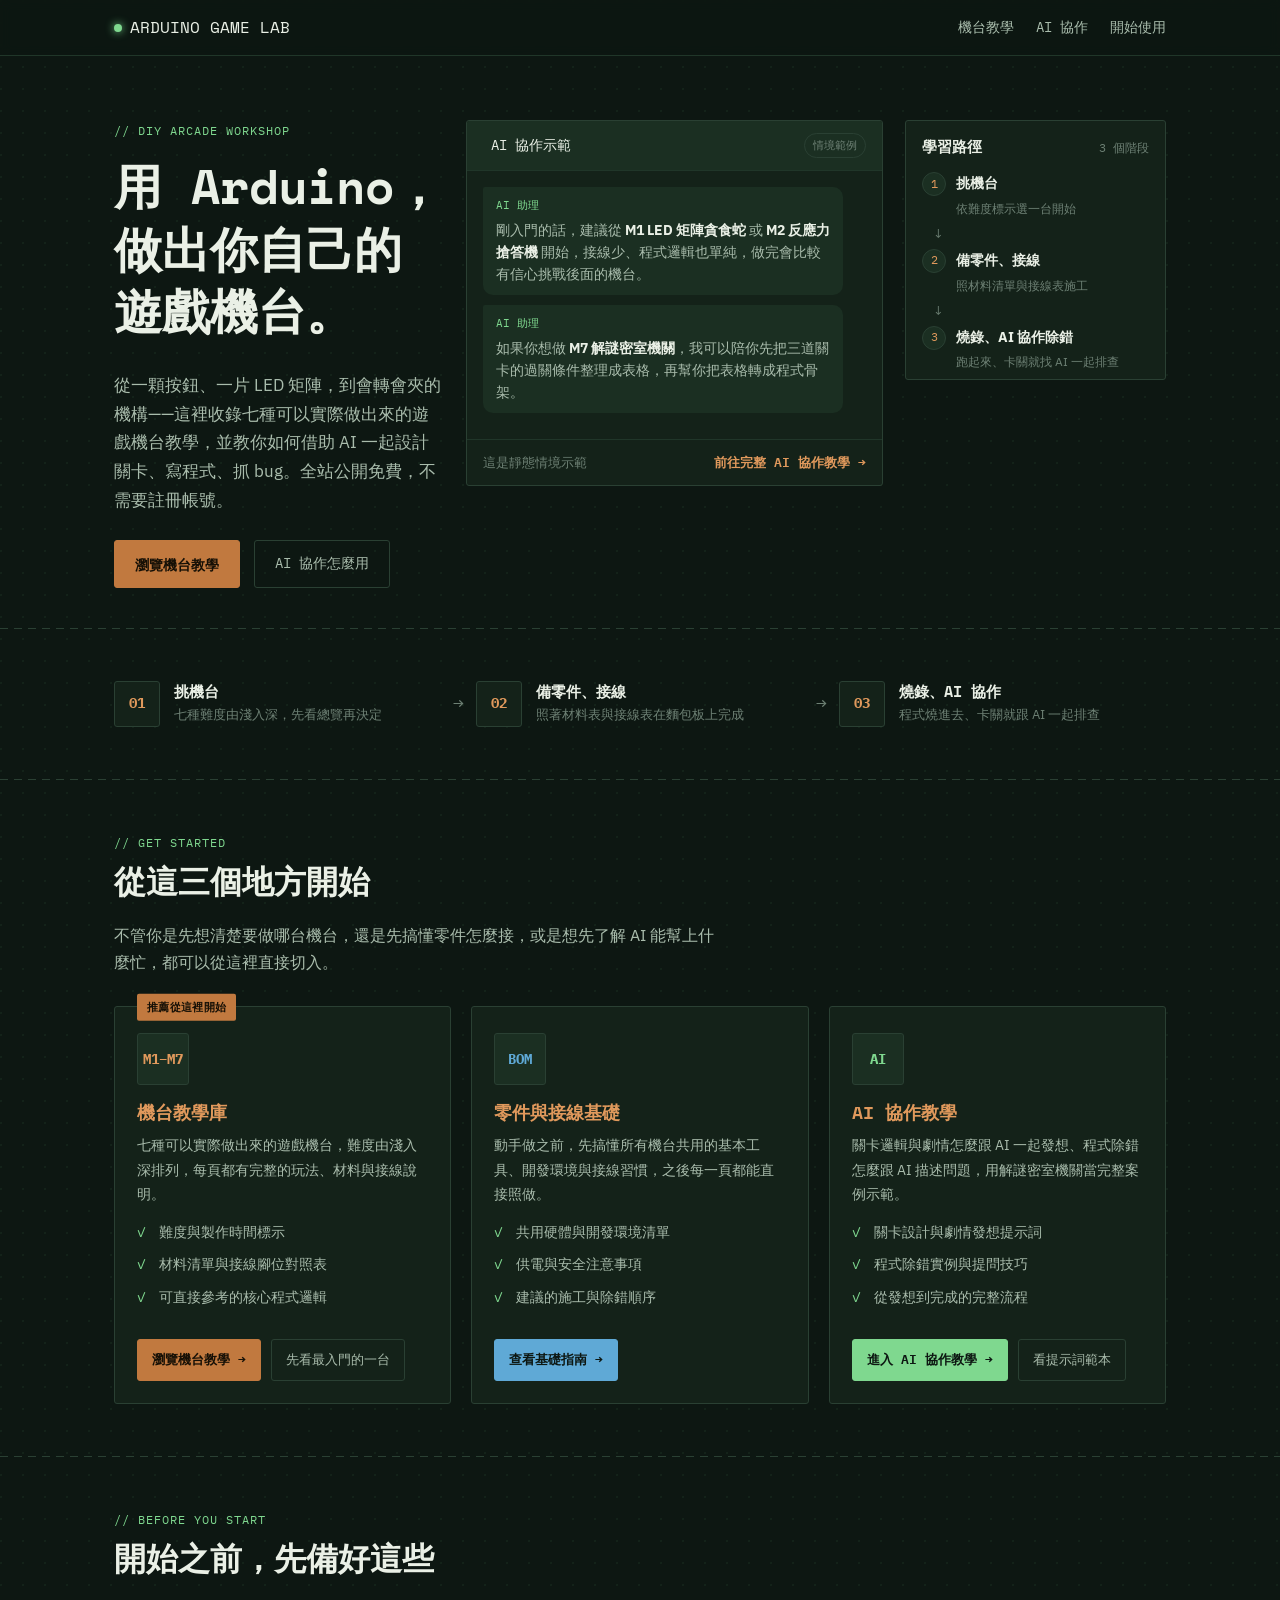
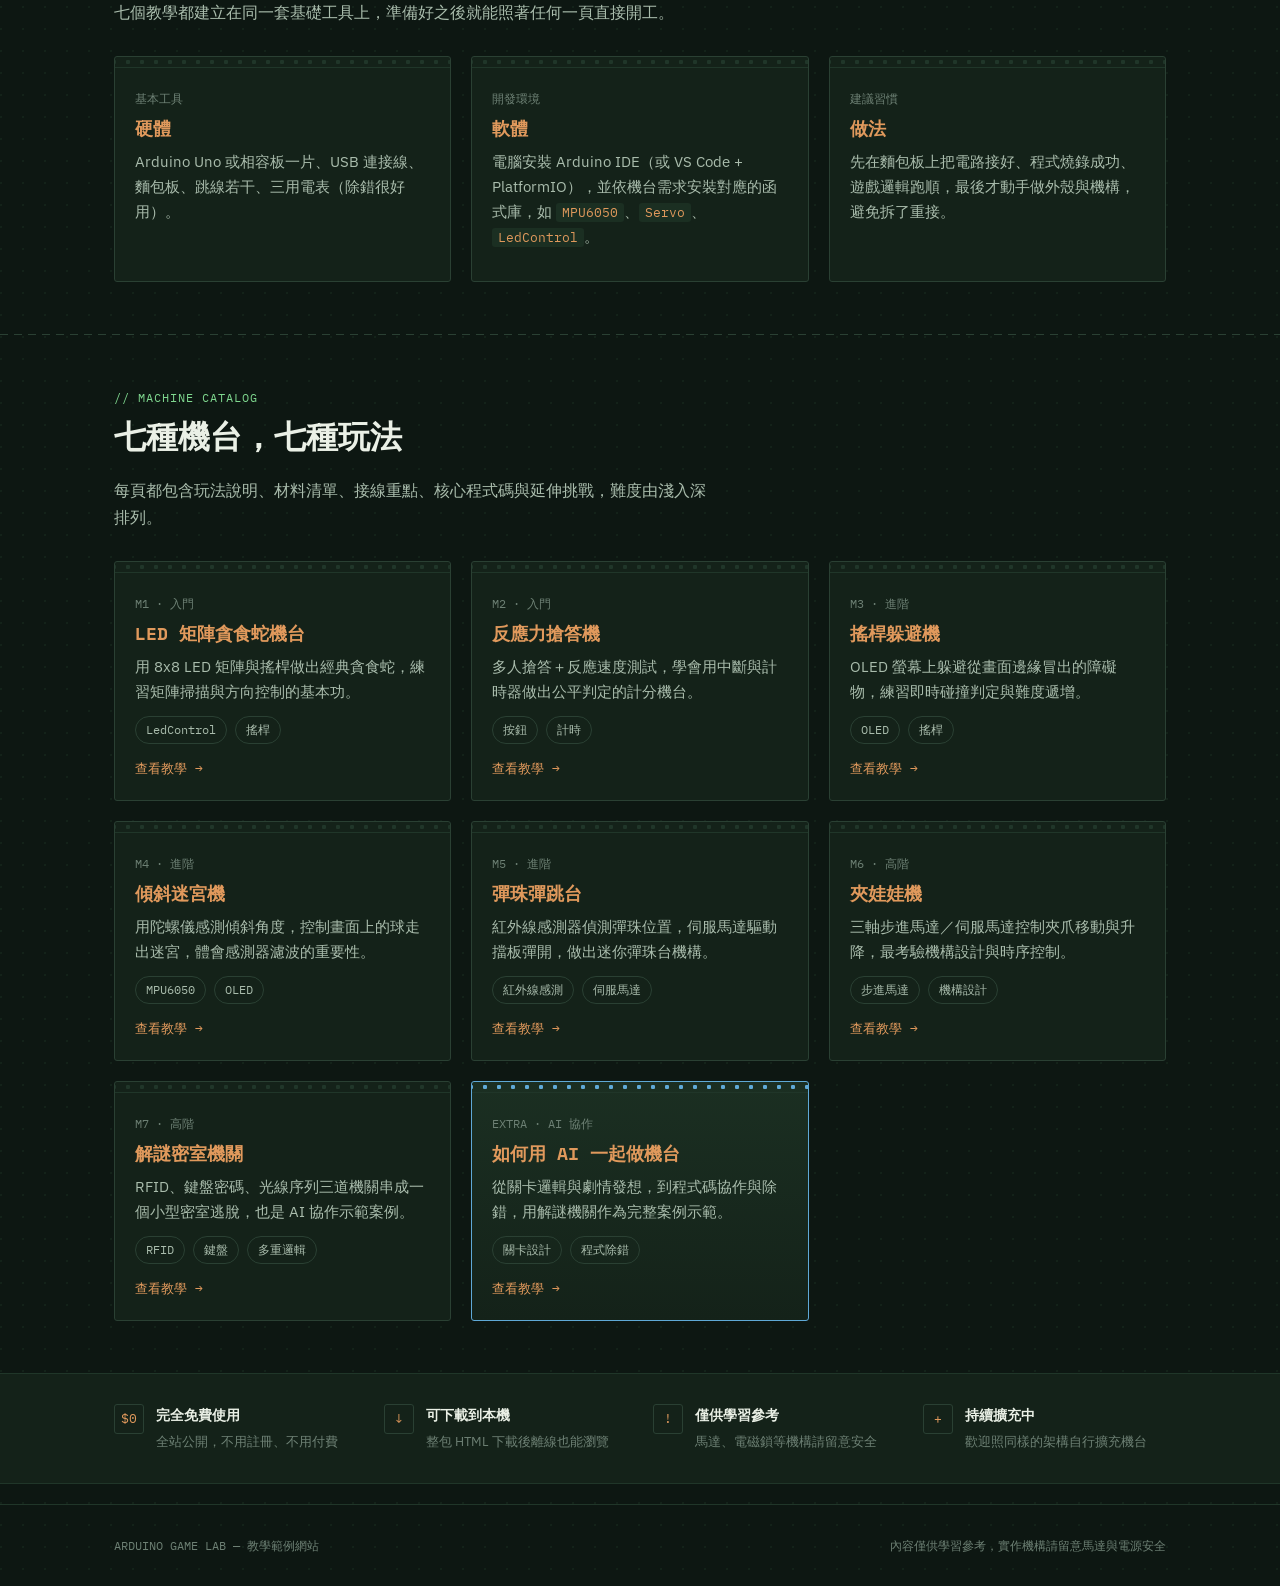
==== index.html @ dc1f19a7 "Add files via upload" ====
<!DOCTYPE html>
<html lang="zh-Hant">
<head>
<meta charset="UTF-8">
<meta name="viewport" content="width=device-width, initial-scale=1.0">
<title>Arduino Game Lab｜自製遊戲機台教學</title>
<link rel="stylesheet" href="style.css">
</head>
<body>

<header class="site-header">
  <nav class="nav">
    <div class="brand"><span class="dot"></span> ARDUINO GAME LAB</div>
    <div class="nav-links">
      <a href="#machines">機台教學</a>
      <a href="ai-collaboration.html">AI 協作</a>
      <a href="#start">開始使用</a>
    </div>
  </nav>
</header>

<section class="hero">
  <div class="wrap hero-grid-app">
    <div>
      <span class="eyebrow">// DIY ARCADE WORKSHOP</span>
      <h1>用 Arduino，<br>做出你自己的遊戲機台。</h1>
      <p class="lead">從一顆按鈕、一片 LED 矩陣，到會轉會夾的機構——這裡收錄七種可以實際做出來的遊戲機台教學，並教你如何借助 AI 一起設計關卡、寫程式、抓 bug。全站公開免費，不需要註冊帳號。</p>
      <div class="btn-row">
        <a href="#machines" class="btn btn-primary">瀏覽機台教學</a>
        <a href="ai-collaboration.html" class="btn btn-ghost">AI 協作怎麼用</a>
      </div>
    </div>

    <a class="assistant-panel" href="ai-collaboration.html">
      <div class="assistant-head">
        <span class="title"><span class="dot"></span> AI 協作示範</span>
        <span class="badge">情境範例</span>
      </div>
      <div class="assistant-body">
        <div class="chat-bubble bot">
          <span class="who">AI 助理</span>
          剛入門的話，建議從 <strong>M1 LED 矩陣貪食蛇</strong> 或 <strong>M2 反應力搶答機</strong> 開始，接線少、程式邏輯也單純，做完會比較有信心挑戰後面的機台。
        </div>
        <div class="chat-bubble bot">
          <span class="who">AI 助理</span>
          如果你想做 <strong>M7 解謎密室機關</strong>，我可以陪你先把三道關卡的過關條件整理成表格，再幫你把表格轉成程式骨架。
        </div>
      </div>
      <div class="assistant-cta">
        <span>這是靜態情境示範</span>
        <span class="go">前往完整 AI 協作教學 →</span>
      </div>
    </a>

    <div class="progress-panel">
      <div class="progress-head"><h3>學習路徑</h3><span>3 個階段</span></div>
      <div class="progress-item">
        <span class="num">1</span>
        <div><strong>挑機台</strong><p>依難度標示選一台開始</p></div>
      </div>
      <div class="progress-arrow">↓</div>
      <div class="progress-item">
        <span class="num">2</span>
        <div><strong>備零件、接線</strong><p>照材料清單與接線表施工</p></div>
      </div>
      <div class="progress-arrow">↓</div>
      <div class="progress-item">
        <span class="num">3</span>
        <div><strong>燒錄、AI 協作除錯</strong><p>跑起來、卡關就找 AI 一起排查</p></div>
      </div>
    </div>
  </div>
</section>

<hr class="divider">

<section>
  <div class="wrap">
    <div class="flow-row">
      <div class="flow-step">
        <div class="flow-icon">01</div>
        <div><h4>挑機台</h4><p>七種難度由淺入深，先看總覽再決定</p></div>
      </div>
      <span class="flow-arrow">→</span>
      <div class="flow-step">
        <div class="flow-icon">02</div>
        <div><h4>備零件、接線</h4><p>照著材料表與接線表在麵包板上完成</p></div>
      </div>
      <span class="flow-arrow">→</span>
      <div class="flow-step">
        <div class="flow-icon">03</div>
        <div><h4>燒錄、AI 協作</h4><p>程式燒進去、卡關就跟 AI 一起排查</p></div>
      </div>
    </div>
  </div>
</section>

<hr class="divider">

<section>
  <div class="wrap">
    <div class="section-head">
      <span class="eyebrow">// GET STARTED</span>
      <h2>從這三個地方開始</h2>
      <p>不管你是先想清楚要做哪台機台，還是先搞懂零件怎麼接，或是想先了解 AI 能幫上什麼忙，都可以從這裡直接切入。</p>
    </div>
    <div class="feature-grid">

      <div class="feature-card">
        <span class="ribbon">推薦從這裡開始</span>
        <div class="icon-block">M1–M7</div>
        <h3>機台教學庫</h3>
        <p class="desc">七種可以實際做出來的遊戲機台，難度由淺入深排列，每頁都有完整的玩法、材料與接線說明。</p>
        <ul class="check-list">
          <li>難度與製作時間標示</li>
          <li>材料清單與接線腳位對照表</li>
          <li>可直接參考的核心程式邏輯</li>
        </ul>
        <div class="card-btn-row">
          <a href="#machines" class="btn btn-primary btn-sm">瀏覽機台教學 →</a>
          <a href="machines/led-matrix-snake.html" class="btn btn-ghost btn-sm">先看最入門的一台</a>
        </div>
      </div>

      <div class="feature-card blue">
        <div class="icon-block">BOM</div>
        <h3>零件與接線基礎</h3>
        <p class="desc">動手做之前，先搞懂所有機台共用的基本工具、開發環境與接線習慣，之後每一頁都能直接照做。</p>
        <ul class="check-list">
          <li>共用硬體與開發環境清單</li>
          <li>供電與安全注意事項</li>
          <li>建議的施工與除錯順序</li>
        </ul>
        <div class="card-btn-row">
          <a href="#start" class="btn btn-blue btn-sm">查看基礎指南 →</a>
        </div>
      </div>

      <div class="feature-card green">
        <div class="icon-block">AI</div>
        <h3>AI 協作教學</h3>
        <p class="desc">關卡邏輯與劇情怎麼跟 AI 一起發想、程式除錯怎麼跟 AI 描述問題，用解謎密室機關當完整案例示範。</p>
        <ul class="check-list">
          <li>關卡設計與劇情發想提示詞</li>
          <li>程式除錯實例與提問技巧</li>
          <li>從發想到完成的完整流程</li>
        </ul>
        <div class="card-btn-row">
          <a href="ai-collaboration.html" class="btn btn-green btn-sm">進入 AI 協作教學 →</a>
          <a href="ai-collaboration.html#design-prompts" class="btn btn-ghost btn-sm">看提示詞範本</a>
        </div>
      </div>

    </div>
  </div>
</section>

<hr class="divider">

<section id="start">
  <div class="wrap">
    <div class="section-head">
      <span class="eyebrow">// BEFORE YOU START</span>
      <h2>開始之前，先備好這些</h2>
      <p>七個教學都建立在同一套基礎工具上，準備好之後就能照著任何一頁直接開工。</p>
    </div>
    <div class="card-grid">
      <div class="card">
        <span class="ref">基本工具</span>
        <h3>硬體</h3>
        <p>Arduino Uno 或相容板一片、USB 連接線、麵包板、跳線若干、三用電表（除錯很好用）。</p>
      </div>
      <div class="card">
        <span class="ref">開發環境</span>
        <h3>軟體</h3>
        <p>電腦安裝 Arduino IDE（或 VS Code + PlatformIO），並依機台需求安裝對應的函式庫，如 <code>MPU6050</code>、<code>Servo</code>、<code>LedControl</code>。</p>
      </div>
      <div class="card">
        <span class="ref">建議習慣</span>
        <h3>做法</h3>
        <p>先在麵包板上把電路接好、程式燒錄成功、遊戲邏輯跑順，最後才動手做外殼與機構，避免拆了重接。</p>
      </div>
    </div>
  </div>
</section>

<hr class="divider">

<section id="machines">
  <div class="wrap">
    <div class="section-head">
      <span class="eyebrow">// MACHINE CATALOG</span>
      <h2>七種機台，七種玩法</h2>
      <p>每頁都包含玩法說明、材料清單、接線重點、核心程式碼與延伸挑戰，難度由淺入深排列。</p>
    </div>
    <div class="card-grid">

      <div class="card">
        <span class="ref">M1 · 入門</span>
        <h3>LED 矩陣貪食蛇機台</h3>
        <p>用 8x8 LED 矩陣與搖桿做出經典貪食蛇，練習矩陣掃描與方向控制的基本功。</p>
        <div class="tag-row"><span class="tag">LedControl</span><span class="tag">搖桿</span></div>
        <a class="card-link" href="machines/led-matrix-snake.html">查看教學 →</a>
      </div>

      <div class="card">
        <span class="ref">M2 · 入門</span>
        <h3>反應力搶答機</h3>
        <p>多人搶答＋反應速度測試，學會用中斷與計時器做出公平判定的計分機台。</p>
        <div class="tag-row"><span class="tag">按鈕</span><span class="tag">計時</span></div>
        <a class="card-link" href="machines/reaction-button.html">查看教學 →</a>
      </div>

      <div class="card">
        <span class="ref">M3 · 進階</span>
        <h3>搖桿躲避機</h3>
        <p>OLED 螢幕上躲避從畫面邊緣冒出的障礙物，練習即時碰撞判定與難度遞增。</p>
        <div class="tag-row"><span class="tag">OLED</span><span class="tag">搖桿</span></div>
        <a class="card-link" href="machines/joystick-dodge.html">查看教學 →</a>
      </div>

      <div class="card">
        <span class="ref">M4 · 進階</span>
        <h3>傾斜迷宮機</h3>
        <p>用陀螺儀感測傾斜角度，控制畫面上的球走出迷宮，體會感測器濾波的重要性。</p>
        <div class="tag-row"><span class="tag">MPU6050</span><span class="tag">OLED</span></div>
        <a class="card-link" href="machines/tilt-maze.html">查看教學 →</a>
      </div>

      <div class="card">
        <span class="ref">M5 · 進階</span>
        <h3>彈珠彈跳台</h3>
        <p>紅外線感測器偵測彈珠位置，伺服馬達驅動擋板彈開，做出迷你彈珠台機構。</p>
        <div class="tag-row"><span class="tag">紅外線感測</span><span class="tag">伺服馬達</span></div>
        <a class="card-link" href="machines/pinball.html">查看教學 →</a>
      </div>

      <div class="card">
        <span class="ref">M6 · 高階</span>
        <h3>夾娃娃機</h3>
        <p>三軸步進馬達／伺服馬達控制夾爪移動與升降，最考驗機構設計與時序控制。</p>
        <div class="tag-row"><span class="tag">步進馬達</span><span class="tag">機構設計</span></div>
        <a class="card-link" href="machines/claw-machine.html">查看教學 →</a>
      </div>

      <div class="card">
        <span class="ref">M7 · 高階</span>
        <h3>解謎密室機關</h3>
        <p>RFID、鍵盤密碼、光線序列三道機關串成一個小型密室逃脫，也是 AI 協作示範案例。</p>
        <div class="tag-row"><span class="tag">RFID</span><span class="tag">鍵盤</span><span class="tag">多重邏輯</span></div>
        <a class="card-link" href="machines/puzzle-escape.html">查看教學 →</a>
      </div>

      <div class="card highlight">
        <span class="ref">EXTRA · AI 協作</span>
        <h3>如何用 AI 一起做機台</h3>
        <p>從關卡邏輯與劇情發想，到程式碼協作與除錯，用解謎機關作為完整案例示範。</p>
        <div class="tag-row"><span class="tag">關卡設計</span><span class="tag">程式除錯</span></div>
        <a class="card-link" href="ai-collaboration.html">查看教學 →</a>
      </div>

    </div>
  </div>
</section>

<section class="info-strip">
  <div class="wrap info-grid">
    <div class="info-item">
      <span class="mark">$0</span>
      <div><strong>完全免費使用</strong><p>全站公開，不用註冊、不用付費</p></div>
    </div>
    <div class="info-item">
      <span class="mark">↓</span>
      <div><strong>可下載到本機</strong><p>整包 HTML 下載後離線也能瀏覽</p></div>
    </div>
    <div class="info-item">
      <span class="mark">!</span>
      <div><strong>僅供學習參考</strong><p>馬達、電磁鎖等機構請留意安全</p></div>
    </div>
    <div class="info-item">
      <span class="mark">+</span>
      <div><strong>持續擴充中</strong><p>歡迎照同樣的架構自行擴充機台</p></div>
    </div>
  </div>
</section>

<footer>
  <div class="wrap">
    <span>ARDUINO GAME LAB — 教學範例網站</span>
    <span>內容僅供學習參考，實作機構請留意馬達與電源安全</span>
  </div>
</footer>

</body>
</html>
---- style.css ----
/* ============================================================
   Arduino Game Lab — 共用樣式表
   視覺語彙：PCB 電路板 + 麵包板 + 序列埠終端機
   ============================================================ */

@import url('https://fonts.googleapis.com/css2?family=Space+Mono:wght@400;700&family=IBM+Plex+Sans:wght@400;500;600;700&family=IBM+Plex+Mono:wght@400;500;600&display=swap');

:root{
  /* -- 色彩：仿深色阻焊漆 PCB + 銅箔走線 -- */
  --bg: #0d1712;
  --bg-alt: #0a120e;
  --surface: #142219;
  --surface-2: #1b2f22;
  --border: #2a4033;
  --border-soft: #203629;

  --copper: #c1793f;
  --copper-light: #e0995c;
  --led-red: #e8543a;
  --rail-blue: #5fa9d6;
  --solder-green: #7fd88f;

  --text: #eaf0e6;
  --text-soft: #a9bcac;
  --text-mute: #6d8074;

  --radius: 3px;
  --max-w: 1100px;

  --font-display: 'Space Mono', 'IBM Plex Mono', monospace;
  --font-body: 'IBM Plex Sans', -apple-system, sans-serif;
  --font-mono: 'IBM Plex Mono', 'Space Mono', monospace;
}

*{ box-sizing: border-box; }
html{ scroll-behavior: smooth; }

body{
  margin:0;
  background:
    radial-gradient(circle at 1px 1px, rgba(127,216,143,0.06) 1px, transparent 1px) 0 0/22px 22px,
    var(--bg);
  color: var(--text);
  font-family: var(--font-body);
  line-height: 1.7;
  font-size: 16px;
}

a{ color: var(--copper-light); text-decoration: none; }
a:hover{ text-decoration: underline; }

::selection{ background: var(--copper); color: #101a13; }

:focus-visible{
  outline: 2px solid var(--solder-green);
  outline-offset: 2px;
}

h1,h2,h3,h4{
  font-family: var(--font-display);
  font-weight: 700;
  line-height: 1.3;
  color: var(--text);
  margin: 0 0 0.6em;
}
h1{ font-size: clamp(1.9rem, 4vw, 3rem); }
h2{ font-size: clamp(1.4rem, 2.6vw, 2rem); }
h3{ font-size: 1.15rem; color: var(--copper-light); }
p{ margin: 0 0 1em; color: var(--text-soft); }
strong{ color: var(--text); }

.wrap{
  max-width: var(--max-w);
  margin: 0 auto;
  padding: 0 24px;
}

/* -------------------- 導覽列 -------------------- */
.site-header{
  position: sticky; top:0; z-index: 50;
  background: rgba(13,23,18,0.92);
  backdrop-filter: blur(6px);
  border-bottom: 1px solid var(--border-soft);
}
.nav{
  display:flex; align-items:center; justify-content:space-between;
  padding: 14px 24px; max-width: var(--max-w); margin:0 auto;
}
.brand{
  font-family: var(--font-display);
  font-size: 1rem; color: var(--text); display:flex; align-items:center; gap:8px;
}
.brand .dot{ width:8px; height:8px; border-radius:50%; background: var(--solder-green); box-shadow:0 0 8px var(--solder-green); }
.nav-links{ display:flex; gap: 22px; font-family: var(--font-mono); font-size: 0.85rem; }
.nav-links a{ color: var(--text-soft); }
.nav-links a:hover{ color: var(--copper-light); text-decoration:none; }
.breadcrumb{ font-family: var(--font-mono); font-size:0.8rem; color: var(--text-mute); padding: 14px 24px 0; max-width: var(--max-w); margin:0 auto; }
.breadcrumb a{ color: var(--text-mute); }
.breadcrumb a:hover{ color: var(--copper-light); }

/* -------------------- Hero / 終端機卡片 -------------------- */
.hero{
  padding: 64px 0 40px;
}
.hero-grid{
  display:grid; grid-template-columns: 1.1fr 0.9fr; gap: 48px; align-items:center;
}
.eyebrow{
  font-family: var(--font-mono); font-size:0.78rem; letter-spacing:0.08em;
  color: var(--solder-green); text-transform: uppercase; margin-bottom: 14px; display:block;
}
.hero p.lead{ font-size: 1.05rem; max-width: 46ch; }
.btn-row{ display:flex; gap:14px; margin-top: 26px; flex-wrap:wrap; }
.btn{
  font-family: var(--font-mono); font-size: 0.88rem;
  padding: 11px 20px; border-radius: var(--radius); border:1px solid var(--border);
  display:inline-block; cursor:pointer; transition: border-color .15s, color .15s;
}
.btn-primary{ background: var(--copper); color:#161006; border-color: var(--copper); font-weight:600; }
.btn-primary:hover{ background: var(--copper-light); text-decoration:none; }
.btn-ghost{ color: var(--text-soft); }
.btn-ghost:hover{ border-color: var(--copper-light); color: var(--copper-light); text-decoration:none; }

/* 序列埠終端機視覺 */
.terminal{
  background: var(--bg-alt); border:1px solid var(--border); border-radius: var(--radius);
  font-family: var(--font-mono); font-size: 0.82rem; overflow:hidden;
  box-shadow: 0 20px 60px -30px rgba(0,0,0,0.7);
}
.terminal-bar{
  display:flex; gap:6px; padding:10px 12px; border-bottom:1px solid var(--border-soft);
  background: var(--surface);
}
.terminal-bar span{ width:9px; height:9px; border-radius:50%; background: var(--border); }
.terminal-bar span:nth-child(1){ background:#e8543a55; }
.terminal-bar span:nth-child(2){ background:#c1793f55; }
.terminal-bar span:nth-child(3){ background:#7fd88f55; }
.terminal-body{ padding: 18px 18px 22px; color: var(--solder-green); white-space:pre-wrap; }
.terminal-body .muted{ color: var(--text-mute); }
.terminal-body .warn{ color: var(--copper-light); }
.cursor{ display:inline-block; width:8px; height:1em; background: var(--solder-green); vertical-align:text-bottom; animation: blink 1s steps(1) infinite; }
@media (prefers-reduced-motion: reduce){ .cursor{ animation:none; } }
@keyframes blink{ 50%{ opacity:0; } }

/* -------------------- 區塊通用 -------------------- */
section{ padding: 52px 0; }
.divider{
  border:0; height:1px;
  background: repeating-linear-gradient(90deg, var(--border) 0 8px, transparent 8px 14px);
  margin: 0;
}
.section-head{ max-width: 60ch; margin-bottom: 30px; }
.section-head .eyebrow{ margin-bottom: 8px; }

/* -------------------- 機台卡片格線 -------------------- */
.card-grid{
  display:grid; grid-template-columns: repeat(auto-fit, minmax(260px,1fr)); gap: 20px;
}
.card{
  position:relative;
  background: var(--surface); border:1px solid var(--border); border-radius: var(--radius);
  padding: 22px 20px 20px; transition: border-color .15s, transform .15s;
}
.card::before{
  content:""; display:block; height:10px; margin: -22px -20px 16px;
  background-image: radial-gradient(circle, var(--border-soft) 2px, transparent 2.4px);
  background-size: 14px 10px; background-position: 6px 0;
  border-bottom: 1px solid var(--border-soft);
}
.card:hover{ border-color: var(--copper); transform: translateY(-2px); }
.card:hover::before{ background-image: radial-gradient(circle, var(--copper) 2px, transparent 2.4px); }
.card .ref{ font-family: var(--font-mono); font-size:0.75rem; color: var(--text-mute); }
.card h3{ margin: 6px 0 8px; }
.card p{ font-size:0.92rem; margin-bottom: 12px; }
.tag-row{ display:flex; gap:8px; flex-wrap:wrap; }
.tag{
  font-family: var(--font-mono); font-size:0.72rem; color: var(--text-soft);
  border:1px solid var(--border); border-radius: 20px; padding: 3px 10px;
}
.card-link{ display:block; margin-top:14px; font-family: var(--font-mono); font-size:0.82rem; }

.card.highlight{ border-color: var(--rail-blue); background: linear-gradient(180deg, var(--surface-2), var(--surface)); }
.card.highlight::before{ background-image: radial-gradient(circle, var(--rail-blue) 2px, transparent 2.4px); }

/* -------------------- 表格（材料 / 接線） -------------------- */
table{ width:100%; border-collapse: collapse; font-size:0.92rem; margin: 8px 0 20px; }
thead th{
  text-align:left; font-family: var(--font-mono); font-size:0.75rem; color: var(--text-mute);
  text-transform:uppercase; letter-spacing:0.05em; padding: 8px 12px; border-bottom:1px solid var(--border);
}
tbody td{ padding: 10px 12px; border-bottom: 1px solid var(--border-soft); color: var(--text-soft); }
tbody td:first-child{ color: var(--text); font-family: var(--font-mono); font-size:0.88rem; }

/* -------------------- 程式碼區塊 -------------------- */
pre{
  background: var(--bg-alt); border:1px solid var(--border); border-radius: var(--radius);
  padding: 18px 20px; overflow-x:auto; font-family: var(--font-mono); font-size: 0.84rem;
  line-height:1.6; color: #d7e6da; margin: 8px 0 20px;
}
code{ font-family: var(--font-mono); }
p code, li code{ background: var(--surface-2); padding: 1px 6px; border-radius:3px; font-size:0.88em; color: var(--copper-light); }

/* -------------------- 資訊卡（提示 / AI協作提示） -------------------- */
.note{
  border-left: 3px solid var(--rail-blue); background: var(--surface);
  padding: 14px 18px; border-radius: 0 var(--radius) var(--radius) 0; margin: 20px 0;
}
.note .note-label{ font-family: var(--font-mono); font-size:0.75rem; color: var(--rail-blue); text-transform:uppercase; letter-spacing:0.05em; display:block; margin-bottom:6px; }
.note p:last-child{ margin-bottom:0; }

/* Prompt 卡（AI 協作頁使用） */
.prompt-card{
  background: var(--bg-alt); border:1px solid var(--border-soft); border-radius: var(--radius);
  padding: 16px 18px; margin: 14px 0; font-family: var(--font-mono); font-size:0.85rem; color: var(--text-soft);
}
.prompt-card .who{ color: var(--copper-light); margin-bottom:6px; display:block; }

/* -------------------- 難度／統計 標籤列 -------------------- */
.meta-row{ display:flex; gap: 26px; flex-wrap:wrap; margin: 18px 0 6px; font-family: var(--font-mono); font-size:0.82rem; }
.meta-row div span{ display:block; color: var(--text-mute); font-size:0.72rem; text-transform:uppercase; letter-spacing:.05em; margin-bottom:3px; }

/* -------------------- 清單 -------------------- */
ul.plain, ol.plain{ padding-left: 1.2em; }
ul.plain li, ol.plain li{ margin-bottom: 8px; color: var(--text-soft); }

/* -------------------- 步驟清單（有意義的編號：接線步驟 / 流程順序）-------------------- */
.steps{ list-style:none; padding:0; counter-reset: step; }
.steps li{
  counter-increment: step; position:relative; padding-left: 44px; margin-bottom: 18px; color: var(--text-soft);
}
.steps li::before{
  content: counter(step, decimal-leading-zero);
  position:absolute; left:0; top:-2px; font-family: var(--font-mono); font-size:0.78rem;
  color: var(--copper); border:1px solid var(--border); border-radius:50%;
  width:28px; height:28px; display:flex; align-items:center; justify-content:center;
}

/* -------------------- 頁尾 -------------------- */
.page-nav{
  display:flex; justify-content:space-between; gap: 16px; padding: 30px 0; font-family: var(--font-mono); font-size:0.85rem;
}
footer{
  border-top: 1px solid var(--border-soft); padding: 30px 0; margin-top: 20px;
  font-family: var(--font-mono); font-size:0.78rem; color: var(--text-mute);
}
footer .wrap{ display:flex; justify-content:space-between; flex-wrap:wrap; gap:10px; }

/* ============================================================
   首頁專用元件：AI 助理面板 / 學習進度 / 流程列 / 大型功能卡 / 資訊條
   ============================================================ */

/* 三欄式 hero：介紹文字 / AI 助理示範 / 學習進度 */
.hero-grid-app{
  display:grid; grid-template-columns: 0.95fr 1.2fr 0.75fr; gap: 22px; align-items:start;
}

/* AI 助理示範面板（靜態情境示範，非真實對話） */
.assistant-panel{
  background: var(--surface); border:1px solid var(--border); border-radius: var(--radius);
  overflow:hidden; text-decoration:none; display:block; color:inherit;
  transition: border-color .15s;
}
.assistant-panel:hover{ border-color: var(--solder-green); text-decoration:none; }
.assistant-head{
  display:flex; align-items:center; justify-content:space-between;
  padding: 12px 16px; border-bottom:1px solid var(--border-soft); background: var(--surface-2);
}
.assistant-head .title{ font-family: var(--font-mono); font-size:0.85rem; display:flex; align-items:center; gap:8px; }
.assistant-head .badge{ font-family: var(--font-mono); font-size:0.68rem; color: var(--text-mute); border:1px solid var(--border); padding:2px 8px; border-radius:20px; }
.assistant-body{ padding: 16px; }
.chat-bubble{ font-size:0.86rem; line-height:1.6; margin-bottom:10px; max-width: 94%; }
.chat-bubble.bot{ background: var(--surface-2); border-radius: 2px 10px 10px 10px; padding: 10px 13px; color: var(--text-soft); }
.chat-bubble .who{ display:block; font-family: var(--font-mono); font-size:0.7rem; color: var(--solder-green); margin-bottom:4px; }
.assistant-cta{
  display:flex; align-items:center; justify-content:space-between; gap:10px;
  border-top:1px solid var(--border-soft); padding: 12px 16px; font-family: var(--font-mono); font-size:0.8rem; color: var(--text-mute);
}
.assistant-cta .go{ color: var(--copper-light); font-weight:600; }

/* 學習進度面板 */
.progress-panel{
  background: var(--surface); border:1px solid var(--border); border-radius: var(--radius); padding: 16px 16px 6px;
}
.progress-head{ display:flex; justify-content:space-between; align-items:baseline; margin-bottom: 14px; }
.progress-head h3{ font-size:0.92rem; margin:0; color: var(--text); }
.progress-head span{ font-family: var(--font-mono); font-size:0.72rem; color: var(--text-mute); }
.progress-item{ display:flex; gap:10px; align-items:flex-start; }
.progress-item .num{
  flex:none; width:24px; height:24px; border-radius:50%; background: var(--surface-2); border:1px solid var(--border);
  color: var(--copper-light); font-family: var(--font-mono); font-size:0.75rem; display:flex; align-items:center; justify-content:center;
}
.progress-item strong{ display:block; font-size:0.88rem; color: var(--text); }
.progress-item p{ font-size:0.78rem; margin: 2px 0 0; color: var(--text-mute); }
.progress-arrow{ color: var(--text-mute); padding-left: 11px; margin: 4px 0; font-size:0.8rem; }

/* 三步驟流程列 */
.flow-row{ display:flex; align-items:center; justify-content:space-between; gap: 12px; flex-wrap:wrap; }
.flow-step{ display:flex; align-items:center; gap:14px; flex: 1 1 240px; }
.flow-icon{
  flex:none; width:46px; height:46px; border-radius: var(--radius); background: var(--surface);
  border:1px solid var(--border); color: var(--copper-light); font-family: var(--font-mono); font-weight:700;
  display:flex; align-items:center; justify-content:center; font-size:0.85rem;
}
.flow-step h4{ margin:0 0 2px; font-size:0.95rem; font-family: var(--font-display); color: var(--text); }
.flow-step p{ margin:0; font-size:0.8rem; color: var(--text-mute); }
.flow-arrow{ flex:none; color: var(--text-mute); font-family: var(--font-mono); font-size:1.1rem; }

/* 大型功能卡（機台教學庫 / 零件接線指南 / AI協作教學）*/
.feature-grid{ display:grid; grid-template-columns: repeat(3, 1fr); gap: 20px; }
.feature-card{
  position:relative; background: var(--surface); border:1px solid var(--border); border-radius: var(--radius);
  padding: 26px 22px 22px; display:flex; flex-direction:column;
}
.feature-card .ribbon{
  position:absolute; top:0; left:22px; transform: translateY(-50%);
  background: var(--copper); color:#161006; font-family: var(--font-mono); font-weight:700;
  font-size:0.68rem; padding:4px 10px; border-radius:2px; letter-spacing:.03em;
}
.icon-block{
  width:52px; height:52px; border-radius: var(--radius); display:flex; align-items:center; justify-content:center;
  font-family: var(--font-mono); font-weight:700; font-size:0.85rem; margin-bottom:16px; border:1px solid var(--border);
  background: var(--surface-2); color: var(--copper-light);
}
.feature-card.blue .icon-block{ color: var(--rail-blue); }
.feature-card.green .icon-block{ color: var(--solder-green); }
.feature-card h3{ margin-bottom:8px; }
.feature-card p.desc{ font-size:0.9rem; margin-bottom: 14px; }
ul.check-list{ list-style:none; padding:0; margin: 0 0 20px; }
ul.check-list li{ position:relative; padding-left:22px; margin-bottom:9px; font-size:0.87rem; color: var(--text-soft); }
ul.check-list li::before{ content:"✓"; position:absolute; left:0; top:0; color: var(--solder-green); font-family: var(--font-mono); }
.feature-card .card-btn-row{ margin-top:auto; display:flex; gap:10px; flex-wrap:wrap; }
.btn-sm{ font-size:0.8rem; padding: 9px 14px; }
.btn-blue{ background: var(--rail-blue); color:#0d1712; border-color: var(--rail-blue); font-weight:600; }
.btn-blue:hover{ background:#7cc0e6; text-decoration:none; }
.btn-green{ background: var(--solder-green); color:#0d1712; border-color: var(--solder-green); font-weight:600; }
.btn-green:hover{ background:#a2e6ae; text-decoration:none; }

/* 底部資訊條 */
.info-strip{ background: var(--surface); border-top:1px solid var(--border-soft); border-bottom:1px solid var(--border-soft); padding: 30px 0; }
.info-grid{ display:grid; grid-template-columns: repeat(4, 1fr); gap: 26px; }
.info-item{ display:flex; gap:12px; }
.info-item .mark{
  flex:none; width:30px; height:30px; border:1px solid var(--border); border-radius: var(--radius);
  display:flex; align-items:center; justify-content:center; color: var(--copper-light); font-family: var(--font-mono); font-size:0.8rem;
}
.info-item strong{ display:block; font-size:0.88rem; color: var(--text); margin-bottom:3px; }
.info-item p{ font-size:0.8rem; margin:0; color: var(--text-mute); }

@media (max-width: 780px){
  .hero-grid{ grid-template-columns: 1fr; }
  .hero-grid-app{ grid-template-columns: 1fr; }
  .nav-links{ display:none; }
  .feature-grid{ grid-template-columns: 1fr; }
  .info-grid{ grid-template-columns: 1fr 1fr; }
  .flow-arrow{ display:none; }
}
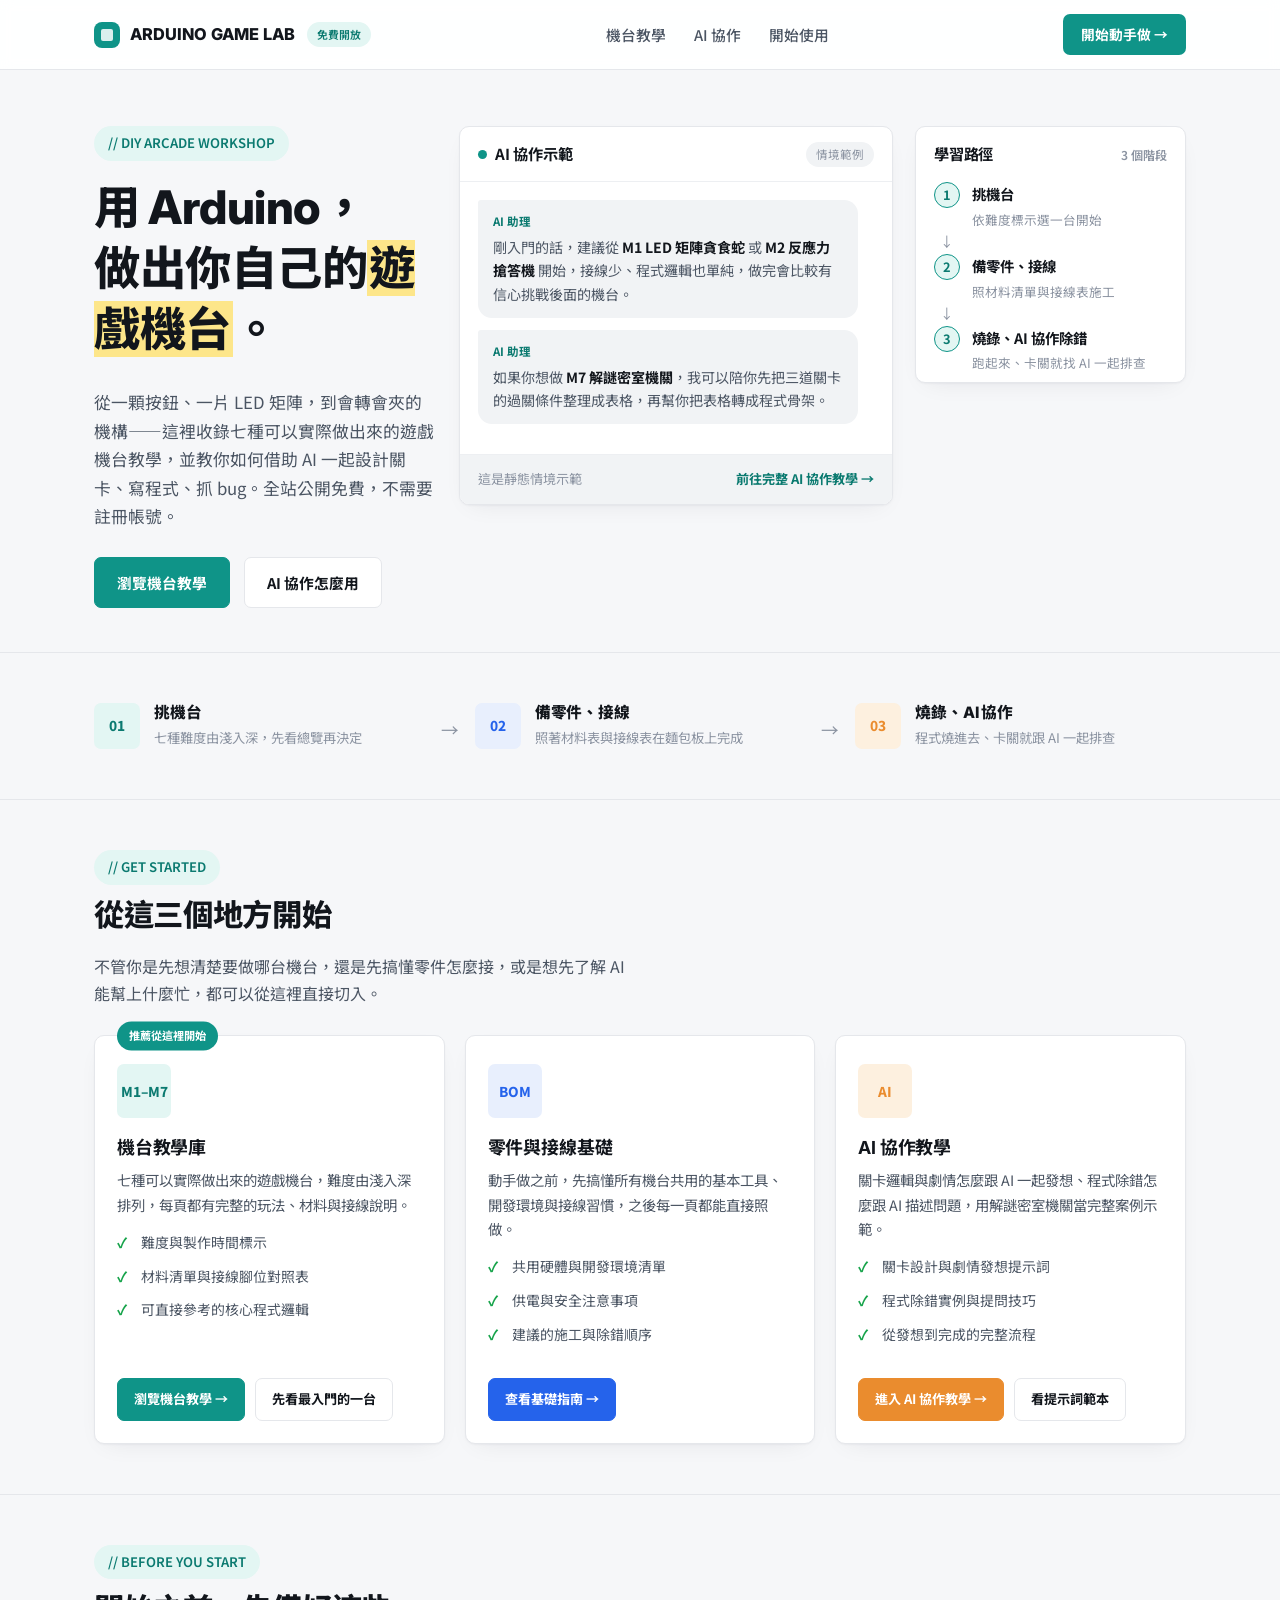
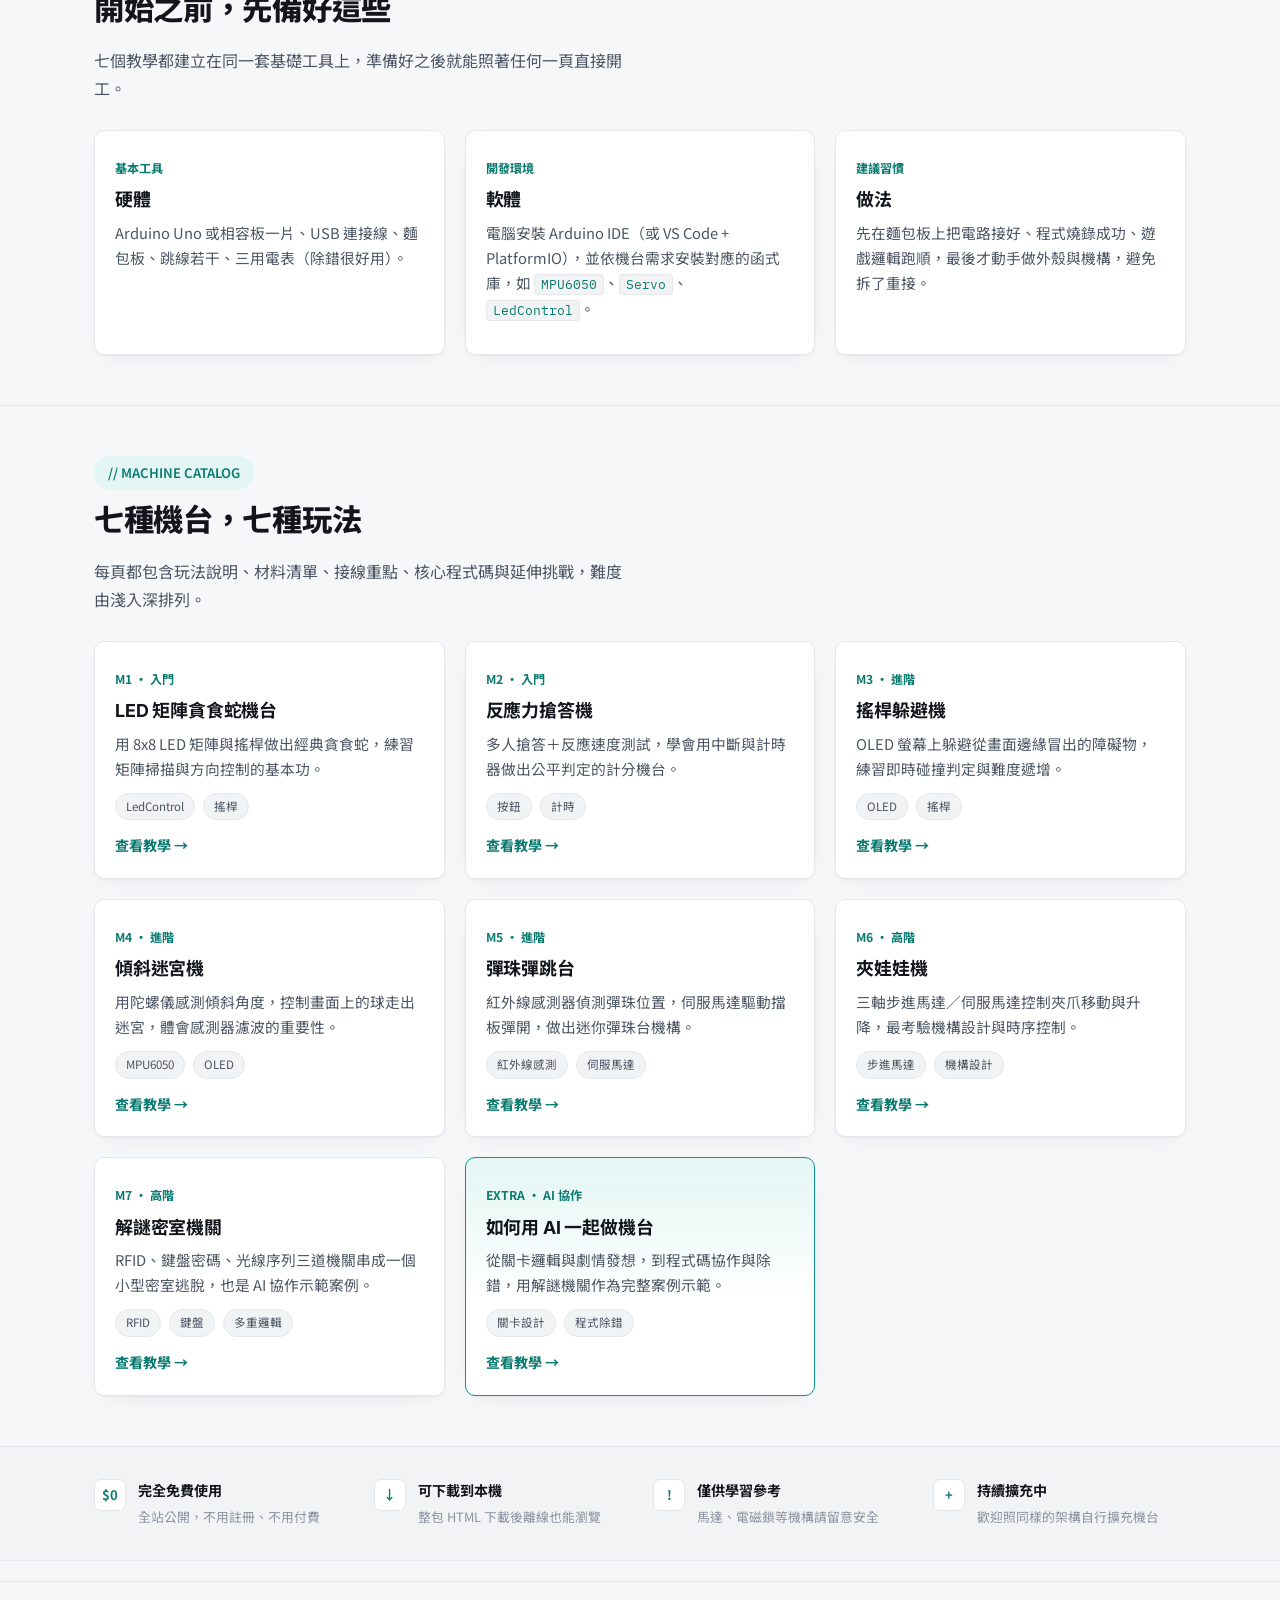
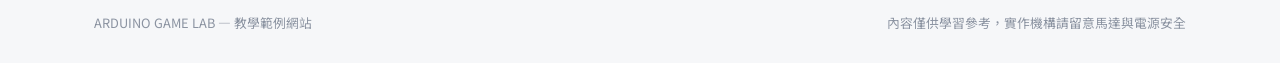
==== commit 386e114e: "Add files via upload" ====
--- a/index.html
+++ b/index.html
@@ -10,12 +10,13 @@
 
 <header class="site-header">
   <nav class="nav">
-    <div class="brand"><span class="dot"></span> ARDUINO GAME LAB</div>
+    <div class="brand"><span class="dot"></span> ARDUINO GAME LAB <span class="free-badge">免費開放</span></div>
     <div class="nav-links">
       <a href="#machines">機台教學</a>
       <a href="ai-collaboration.html">AI 協作</a>
       <a href="#start">開始使用</a>
     </div>
+    <a href="#machines" class="nav-cta">開始動手做 →</a>
   </nav>
 </header>
 
@@ -23,7 +24,7 @@
   <div class="wrap hero-grid-app">
     <div>
       <span class="eyebrow">// DIY ARCADE WORKSHOP</span>
-      <h1>用 Arduino，<br>做出你自己的遊戲機台。</h1>
+      <h1>用 Arduino，<br>做出你自己的<span class="hl">遊戲機台</span>。</h1>
       <p class="lead">從一顆按鈕、一片 LED 矩陣，到會轉會夾的機構——這裡收錄七種可以實際做出來的遊戲機台教學，並教你如何借助 AI 一起設計關卡、寫程式、抓 bug。全站公開免費，不需要註冊帳號。</p>
       <div class="btn-row">
         <a href="#machines" class="btn btn-primary">瀏覽機台教學</a>
@@ -136,7 +137,7 @@
         </div>
       </div>
 
-      <div class="feature-card green">
+      <div class="feature-card orange">
         <div class="icon-block">AI</div>
         <h3>AI 協作教學</h3>
         <p class="desc">關卡邏輯與劇情怎麼跟 AI 一起發想、程式除錯怎麼跟 AI 描述問題，用解謎密室機關當完整案例示範。</p>
@@ -146,7 +147,7 @@
           <li>從發想到完成的完整流程</li>
         </ul>
         <div class="card-btn-row">
-          <a href="ai-collaboration.html" class="btn btn-green btn-sm">進入 AI 協作教學 →</a>
+          <a href="ai-collaboration.html" class="btn btn-orange btn-sm">進入 AI 協作教學 →</a>
           <a href="ai-collaboration.html#design-prompts" class="btn btn-ghost btn-sm">看提示詞範本</a>
         </div>
       </div>
--- a/style.css
+++ b/style.css
@@ -1,35 +1,48 @@
 /* ============================================================
-   Arduino Game Lab — 共用樣式表
-   視覺語彙：PCB 電路板 + 麵包板 + 序列埠終端機
+   Arduino Game Lab — 共用樣式表（淺色 SaaS 風格，依參考截圖設計）
    ============================================================ */
 
-@import url('https://fonts.googleapis.com/css2?family=Space+Mono:wght@400;700&family=IBM+Plex+Sans:wght@400;500;600;700&family=IBM+Plex+Mono:wght@400;500;600&display=swap');
+@import url('https://fonts.googleapis.com/css2?family=Inter:wght@400;500;600;700;800&family=Noto+Sans+TC:wght@400;500;600;700;800&family=IBM+Plex+Mono:wght@400;500;600&display=swap');
 
 :root{
-  /* -- 色彩：仿深色阻焊漆 PCB + 銅箔走線 -- */
-  --bg: #0d1712;
-  --bg-alt: #0a120e;
-  --surface: #142219;
-  --surface-2: #1b2f22;
-  --border: #2a4033;
-  --border-soft: #203629;
-
-  --copper: #c1793f;
-  --copper-light: #e0995c;
-  --led-red: #e8543a;
-  --rail-blue: #5fa9d6;
-  --solder-green: #7fd88f;
-
-  --text: #eaf0e6;
-  --text-soft: #a9bcac;
-  --text-mute: #6d8074;
-
-  --radius: 3px;
-  --max-w: 1100px;
-
-  --font-display: 'Space Mono', 'IBM Plex Mono', monospace;
-  --font-body: 'IBM Plex Sans', -apple-system, sans-serif;
-  --font-mono: 'IBM Plex Mono', 'Space Mono', monospace;
+  /* -- 色彩 -- */
+  --bg: #F6F7F9;
+  --bg-alt: #EEF1F4;
+  --surface: #FFFFFF;
+  --surface-alt: #F1F3F5;
+  --border: #E5E7EB;
+  --border-soft: #EDEFF2;
+
+  --teal: #0F9488;
+  --teal-light: #13B0A2;
+  --teal-tint: #E3F6F3;
+  --teal-dark: #0B7A70;
+
+  --blue: #2563EB;
+  --blue-light: #3B82F6;
+  --blue-tint: #E8EFFD;
+
+  --orange: #EA8C2E;
+  --orange-light: #F4A54F;
+  --orange-tint: #FDF0DF;
+
+  --green-check: #16A34A;
+  --yellow-mark: #FDE68A;
+  --red: #E24C3F;
+
+  --text: #12161C;
+  --text-soft: #4B5563;
+  --text-mute: #8B93A1;
+
+  --radius: 10px;
+  --radius-sm: 7px;
+  --radius-pill: 999px;
+  --max-w: 1140px;
+  --shadow: 0 1px 2px rgba(16,24,40,0.04), 0 8px 24px -12px rgba(16,24,40,0.10);
+
+  --font-display: 'Inter', 'Noto Sans TC', -apple-system, sans-serif;
+  --font-body: 'Noto Sans TC', 'Inter', -apple-system, sans-serif;
+  --font-mono: 'IBM Plex Mono', monospace;
 }
 
 *{ box-sizing: border-box; }
@@ -37,314 +50,275 @@
 
 body{
   margin:0;
-  background:
-    radial-gradient(circle at 1px 1px, rgba(127,216,143,0.06) 1px, transparent 1px) 0 0/22px 22px,
-    var(--bg);
+  background: var(--bg);
   color: var(--text);
   font-family: var(--font-body);
   line-height: 1.7;
   font-size: 16px;
 }
 
-a{ color: var(--copper-light); text-decoration: none; }
+a{ color: var(--teal-dark); text-decoration: none; }
 a:hover{ text-decoration: underline; }
-
-::selection{ background: var(--copper); color: #101a13; }
-
-:focus-visible{
-  outline: 2px solid var(--solder-green);
-  outline-offset: 2px;
-}
+::selection{ background: var(--yellow-mark); color: var(--text); }
+:focus-visible{ outline: 2px solid var(--teal); outline-offset: 2px; }
 
 h1,h2,h3,h4{
   font-family: var(--font-display);
-  font-weight: 700;
-  line-height: 1.3;
+  font-weight: 800;
+  line-height: 1.32;
   color: var(--text);
   margin: 0 0 0.6em;
-}
-h1{ font-size: clamp(1.9rem, 4vw, 3rem); }
-h2{ font-size: clamp(1.4rem, 2.6vw, 2rem); }
-h3{ font-size: 1.15rem; color: var(--copper-light); }
+  letter-spacing: -0.01em;
+}
+h1{ font-size: clamp(1.9rem, 4vw, 2.9rem); }
+h2{ font-size: clamp(1.35rem, 2.4vw, 1.9rem); }
+h3{ font-size: 1.12rem; color: var(--text); font-weight:700; }
 p{ margin: 0 0 1em; color: var(--text-soft); }
 strong{ color: var(--text); }
 
-.wrap{
-  max-width: var(--max-w);
-  margin: 0 auto;
-  padding: 0 24px;
-}
+.wrap{ max-width: var(--max-w); margin: 0 auto; padding: 0 24px; }
 
 /* -------------------- 導覽列 -------------------- */
 .site-header{
   position: sticky; top:0; z-index: 50;
-  background: rgba(13,23,18,0.92);
+  background: rgba(255,255,255,0.9);
   backdrop-filter: blur(6px);
-  border-bottom: 1px solid var(--border-soft);
+  border-bottom: 1px solid var(--border);
 }
 .nav{
   display:flex; align-items:center; justify-content:space-between;
   padding: 14px 24px; max-width: var(--max-w); margin:0 auto;
 }
 .brand{
-  font-family: var(--font-display);
-  font-size: 1rem; color: var(--text); display:flex; align-items:center; gap:8px;
-}
-.brand .dot{ width:8px; height:8px; border-radius:50%; background: var(--solder-green); box-shadow:0 0 8px var(--solder-green); }
-.nav-links{ display:flex; gap: 22px; font-family: var(--font-mono); font-size: 0.85rem; }
-.nav-links a{ color: var(--text-soft); }
-.nav-links a:hover{ color: var(--copper-light); text-decoration:none; }
-.breadcrumb{ font-family: var(--font-mono); font-size:0.8rem; color: var(--text-mute); padding: 14px 24px 0; max-width: var(--max-w); margin:0 auto; }
+  font-family: var(--font-display); font-weight:800; font-size: 1.02rem; color: var(--text);
+  display:flex; align-items:center; gap:10px;
+}
+.brand .dot{
+  width:26px; height:26px; border-radius:8px; background: var(--teal);
+  box-shadow:none; position:relative; display:inline-flex;
+}
+.brand .dot::after{
+  content:""; position:absolute; inset:7px; border-radius:2px; background:#fff; opacity:.85;
+}
+.brand .free-badge{
+  font-family: var(--font-body); font-weight:600; font-size:0.68rem; color: var(--teal-dark);
+  background: var(--teal-tint); padding: 3px 10px; border-radius: var(--radius-pill); margin-left:2px;
+}
+.nav-links{ display:flex; gap: 28px; font-size: 0.92rem; }
+.nav-links a{ color: var(--text-soft); font-weight:500; }
+.nav-links a:hover{ color: var(--teal-dark); text-decoration:none; }
+.nav-cta{
+  font-size:0.86rem; font-weight:700; color:#fff; background: var(--teal);
+  padding: 9px 18px; border-radius: var(--radius-sm);
+}
+.nav-cta:hover{ background: var(--teal-light); text-decoration:none; }
+.breadcrumb{ font-size:0.85rem; color: var(--text-mute); padding: 16px 24px 0; max-width: var(--max-w); margin:0 auto; }
 .breadcrumb a{ color: var(--text-mute); }
-.breadcrumb a:hover{ color: var(--copper-light); }
-
-/* -------------------- Hero / 終端機卡片 -------------------- */
-.hero{
-  padding: 64px 0 40px;
-}
-.hero-grid{
-  display:grid; grid-template-columns: 1.1fr 0.9fr; gap: 48px; align-items:center;
-}
+.breadcrumb a:hover{ color: var(--teal-dark); }
+
+/* -------------------- Hero -------------------- */
+.hero{ padding: 56px 0 44px; }
+.hero-grid{ display:grid; grid-template-columns: 1.1fr 0.9fr; gap: 48px; align-items:center; }
+.hero-grid-app{ display:grid; grid-template-columns: 0.95fr 1.2fr 0.75fr; gap: 22px; align-items:start; }
+
 .eyebrow{
-  font-family: var(--font-mono); font-size:0.78rem; letter-spacing:0.08em;
-  color: var(--solder-green); text-transform: uppercase; margin-bottom: 14px; display:block;
-}
-.hero p.lead{ font-size: 1.05rem; max-width: 46ch; }
+  font-family: var(--font-body); font-size:0.82rem; font-weight:600;
+  color: var(--teal-dark); background: var(--teal-tint);
+  display:inline-block; padding: 6px 14px; border-radius: var(--radius-pill); margin-bottom: 16px;
+}
+.section-head .eyebrow{ margin-bottom: 10px; }
+.hero mark, .hl{
+  background: var(--yellow-mark); background-image: linear-gradient(transparent 62%, var(--yellow-mark) 62%);
+  color: var(--text); padding: 0 2px; box-decoration-break: clone;
+}
+.hero p.lead{ font-size: 1.05rem; max-width: 46ch; color: var(--text-soft); }
 .btn-row{ display:flex; gap:14px; margin-top: 26px; flex-wrap:wrap; }
+
 .btn{
-  font-family: var(--font-mono); font-size: 0.88rem;
-  padding: 11px 20px; border-radius: var(--radius); border:1px solid var(--border);
-  display:inline-block; cursor:pointer; transition: border-color .15s, color .15s;
-}
-.btn-primary{ background: var(--copper); color:#161006; border-color: var(--copper); font-weight:600; }
-.btn-primary:hover{ background: var(--copper-light); text-decoration:none; }
-.btn-ghost{ color: var(--text-soft); }
-.btn-ghost:hover{ border-color: var(--copper-light); color: var(--copper-light); text-decoration:none; }
-
-/* 序列埠終端機視覺 */
-.terminal{
-  background: var(--bg-alt); border:1px solid var(--border); border-radius: var(--radius);
-  font-family: var(--font-mono); font-size: 0.82rem; overflow:hidden;
-  box-shadow: 0 20px 60px -30px rgba(0,0,0,0.7);
-}
-.terminal-bar{
-  display:flex; gap:6px; padding:10px 12px; border-bottom:1px solid var(--border-soft);
-  background: var(--surface);
-}
-.terminal-bar span{ width:9px; height:9px; border-radius:50%; background: var(--border); }
-.terminal-bar span:nth-child(1){ background:#e8543a55; }
-.terminal-bar span:nth-child(2){ background:#c1793f55; }
-.terminal-bar span:nth-child(3){ background:#7fd88f55; }
-.terminal-body{ padding: 18px 18px 22px; color: var(--solder-green); white-space:pre-wrap; }
-.terminal-body .muted{ color: var(--text-mute); }
-.terminal-body .warn{ color: var(--copper-light); }
-.cursor{ display:inline-block; width:8px; height:1em; background: var(--solder-green); vertical-align:text-bottom; animation: blink 1s steps(1) infinite; }
-@media (prefers-reduced-motion: reduce){ .cursor{ animation:none; } }
-@keyframes blink{ 50%{ opacity:0; } }
-
-/* -------------------- 區塊通用 -------------------- */
-section{ padding: 52px 0; }
-.divider{
-  border:0; height:1px;
-  background: repeating-linear-gradient(90deg, var(--border) 0 8px, transparent 8px 14px);
-  margin: 0;
-}
-.section-head{ max-width: 60ch; margin-bottom: 30px; }
-.section-head .eyebrow{ margin-bottom: 8px; }
+  font-family: var(--font-body); font-size: 0.92rem; font-weight:700;
+  padding: 12px 22px; border-radius: var(--radius-sm); border:1px solid var(--border);
+  display:inline-block; cursor:pointer; transition: all .15s; background: var(--surface); color: var(--text);
+}
+.btn-primary{ background: var(--teal); color:#fff; border-color: var(--teal); }
+.btn-primary:hover{ background: var(--teal-light); border-color: var(--teal-light); text-decoration:none; }
+.btn-ghost{ color: var(--text); background: var(--surface); border-color: var(--border); }
+.btn-ghost:hover{ border-color: var(--teal); color: var(--teal-dark); text-decoration:none; background: var(--teal-tint); }
+
+/* -------------------- AI 助理示範面板 -------------------- */
+.assistant-panel{
+  background: var(--surface); border:1px solid var(--border); border-radius: var(--radius);
+  overflow:hidden; text-decoration:none; display:block; color:inherit; box-shadow: var(--shadow);
+  transition: box-shadow .15s, border-color .15s;
+}
+.assistant-panel:hover{ border-color: var(--teal); box-shadow: 0 4px 16px -6px rgba(15,148,136,0.28); text-decoration:none; }
+.assistant-head{
+  display:flex; align-items:center; justify-content:space-between;
+  padding: 14px 18px; border-bottom:1px solid var(--border-soft);
+}
+.assistant-head .title{ font-weight:700; font-size:0.95rem; display:flex; align-items:center; gap:8px; color: var(--text); }
+.assistant-head .title .dot{ width:9px; height:9px; border-radius:50%; background: var(--teal); box-shadow:none; }
+.assistant-head .badge{ font-size:0.72rem; color: var(--text-mute); background: var(--surface-alt); padding:3px 10px; border-radius: var(--radius-pill); }
+.assistant-body{ padding: 18px; }
+.chat-bubble{ font-size:0.88rem; line-height:1.65; margin-bottom:12px; max-width: 96%; }
+.chat-bubble.bot{ background: var(--surface-alt); border-radius: 3px 14px 14px 14px; padding: 12px 15px; color: var(--text-soft); }
+.chat-bubble .who{ display:block; font-size:0.72rem; font-weight:700; color: var(--teal-dark); margin-bottom:5px; }
+.assistant-cta{
+  display:flex; align-items:center; justify-content:space-between; gap:10px;
+  border-top:1px solid var(--border-soft); padding: 13px 18px; font-size:0.82rem; color: var(--text-mute); background: var(--surface-alt);
+}
+.assistant-cta .go{ color: var(--teal-dark); font-weight:700; }
+
+/* -------------------- 學習進度面板 -------------------- */
+.progress-panel{
+  background: var(--surface); border:1px solid var(--border); border-radius: var(--radius);
+  padding: 18px 18px 8px; box-shadow: var(--shadow);
+}
+.progress-head{ display:flex; justify-content:space-between; align-items:baseline; margin-bottom: 16px; }
+.progress-head h3{ font-size:0.95rem; margin:0; color: var(--text); }
+.progress-head span{ font-size:0.76rem; color: var(--text-mute); font-weight:600; }
+.progress-item{ display:flex; gap:12px; align-items:flex-start; }
+.progress-item .num{
+  flex:none; width:26px; height:26px; border-radius:50%; background: var(--teal-tint); border:1px solid var(--teal);
+  color: var(--teal-dark); font-weight:700; font-size:0.8rem; display:flex; align-items:center; justify-content:center;
+}
+.progress-item strong{ display:block; font-size:0.9rem; color: var(--text); }
+.progress-item p{ font-size:0.79rem; margin: 2px 0 0; color: var(--text-mute); }
+.progress-arrow{
+  width:26px; height:20px; display:flex; align-items:center; justify-content:center; margin: 2px 0 2px;
+  color: var(--text-mute); font-size:0.85rem;
+}
+
+/* -------------------- 三步驟流程列 -------------------- */
+.flow-row{ display:flex; align-items:flex-start; justify-content:space-between; gap: 16px; flex-wrap:wrap; }
+.flow-step{ display:flex; align-items:flex-start; gap:14px; flex: 1 1 240px; }
+.flow-icon{
+  flex:none; width:46px; height:46px; border-radius: var(--radius-sm); background: var(--teal-tint);
+  color: var(--teal-dark); font-weight:800; font-size:0.85rem;
+  display:flex; align-items:center; justify-content:center;
+}
+.flow-step:nth-child(3) .flow-icon{ background: var(--blue-tint); color: var(--blue); }
+.flow-step:nth-child(5) .flow-icon{ background: var(--orange-tint); color: var(--orange); }
+.flow-step h4{ margin:0 0 3px; font-size:0.98rem; color: var(--text); }
+.flow-step p{ margin:0; font-size:0.83rem; color: var(--text-mute); }
+.flow-arrow{ flex:none; color: var(--text-mute); font-size:1.1rem; padding-top:12px; }
+
+/* -------------------- 通用區塊 -------------------- */
+section{ padding: 50px 0; }
+.divider{ border:0; height:1px; background: var(--border); margin: 0; }
+.section-head{ max-width: 60ch; margin-bottom: 28px; }
 
 /* -------------------- 機台卡片格線 -------------------- */
-.card-grid{
-  display:grid; grid-template-columns: repeat(auto-fit, minmax(260px,1fr)); gap: 20px;
-}
+.card-grid{ display:grid; grid-template-columns: repeat(auto-fit, minmax(260px,1fr)); gap: 20px; }
 .card{
-  position:relative;
-  background: var(--surface); border:1px solid var(--border); border-radius: var(--radius);
-  padding: 22px 20px 20px; transition: border-color .15s, transform .15s;
-}
-.card::before{
-  content:""; display:block; height:10px; margin: -22px -20px 16px;
-  background-image: radial-gradient(circle, var(--border-soft) 2px, transparent 2.4px);
-  background-size: 14px 10px; background-position: 6px 0;
-  border-bottom: 1px solid var(--border-soft);
-}
-.card:hover{ border-color: var(--copper); transform: translateY(-2px); }
-.card:hover::before{ background-image: radial-gradient(circle, var(--copper) 2px, transparent 2.4px); }
-.card .ref{ font-family: var(--font-mono); font-size:0.75rem; color: var(--text-mute); }
-.card h3{ margin: 6px 0 8px; }
+  position:relative; background: var(--surface); border:1px solid var(--border); border-radius: var(--radius);
+  padding: 22px 20px 20px; transition: box-shadow .15s, border-color .15s, transform .15s; box-shadow: var(--shadow);
+}
+.card:hover{ border-color: var(--teal); transform: translateY(-2px); box-shadow: 0 8px 24px -10px rgba(15,148,136,0.22); }
+.card .ref{ font-size:0.76rem; font-weight:700; color: var(--teal-dark); }
+.card h3{ margin: 8px 0 8px; }
 .card p{ font-size:0.92rem; margin-bottom: 12px; }
 .tag-row{ display:flex; gap:8px; flex-wrap:wrap; }
 .tag{
-  font-family: var(--font-mono); font-size:0.72rem; color: var(--text-soft);
-  border:1px solid var(--border); border-radius: 20px; padding: 3px 10px;
-}
-.card-link{ display:block; margin-top:14px; font-family: var(--font-mono); font-size:0.82rem; }
-
-.card.highlight{ border-color: var(--rail-blue); background: linear-gradient(180deg, var(--surface-2), var(--surface)); }
-.card.highlight::before{ background-image: radial-gradient(circle, var(--rail-blue) 2px, transparent 2.4px); }
-
-/* -------------------- 表格（材料 / 接線） -------------------- */
+  font-size:0.72rem; color: var(--text-soft); background: var(--surface-alt);
+  border:1px solid var(--border); border-radius: var(--radius-pill); padding: 3px 10px;
+}
+.card-link{ display:block; margin-top:14px; font-size:0.88rem; font-weight:700; color: var(--teal-dark); }
+.card.highlight{ border-color: var(--teal); background: linear-gradient(180deg, var(--teal-tint), var(--surface) 60%); }
+
+/* -------------------- 大型功能卡 -------------------- */
+.feature-grid{ display:grid; grid-template-columns: repeat(3, 1fr); gap: 20px; }
+.feature-card{
+  position:relative; background: var(--surface); border:1px solid var(--border); border-radius: var(--radius);
+  padding: 28px 22px 22px; display:flex; flex-direction:column; box-shadow: var(--shadow);
+}
+.feature-card .ribbon{
+  position:absolute; top:0; left:22px; transform: translateY(-50%);
+  background: var(--teal); color:#fff; font-weight:700; font-size:0.7rem; padding:5px 12px; border-radius: var(--radius-pill);
+}
+.icon-block{
+  width:54px; height:54px; border-radius: var(--radius-sm); display:flex; align-items:center; justify-content:center;
+  font-weight:800; font-size:0.85rem; margin-bottom:18px; background: var(--teal-tint); color: var(--teal-dark);
+}
+.feature-card.blue .icon-block{ background: var(--blue-tint); color: var(--blue); }
+.feature-card.orange .icon-block{ background: var(--orange-tint); color: var(--orange); }
+.feature-card h3{ margin-bottom:8px; }
+.feature-card p.desc{ font-size:0.9rem; margin-bottom: 14px; }
+ul.check-list{ list-style:none; padding:0; margin: 0 0 22px; }
+ul.check-list li{ position:relative; padding-left:24px; margin-bottom:10px; font-size:0.87rem; color: var(--text-soft); }
+ul.check-list li::before{ content:"✓"; position:absolute; left:0; top:0; color: var(--green-check); font-weight:800; }
+.feature-card .card-btn-row{ margin-top:auto; display:flex; gap:10px; flex-wrap:wrap; }
+.btn-sm{ font-size:0.82rem; padding: 9px 16px; }
+.btn-blue{ background: var(--blue); color:#fff; border-color: var(--blue); }
+.btn-blue:hover{ background: var(--blue-light); border-color: var(--blue-light); text-decoration:none; }
+.btn-orange{ background: var(--orange); color:#fff; border-color: var(--orange); }
+.btn-orange:hover{ background: var(--orange-light); border-color: var(--orange-light); text-decoration:none; }
+
+/* -------------------- 表格 -------------------- */
 table{ width:100%; border-collapse: collapse; font-size:0.92rem; margin: 8px 0 20px; }
 thead th{
-  text-align:left; font-family: var(--font-mono); font-size:0.75rem; color: var(--text-mute);
-  text-transform:uppercase; letter-spacing:0.05em; padding: 8px 12px; border-bottom:1px solid var(--border);
-}
-tbody td{ padding: 10px 12px; border-bottom: 1px solid var(--border-soft); color: var(--text-soft); }
-tbody td:first-child{ color: var(--text); font-family: var(--font-mono); font-size:0.88rem; }
-
-/* -------------------- 程式碼區塊 -------------------- */
+  text-align:left; font-size:0.75rem; font-weight:700; color: var(--text-mute);
+  text-transform:uppercase; letter-spacing:0.04em; padding: 9px 12px; border-bottom:1px solid var(--border);
+}
+tbody td{ padding: 11px 12px; border-bottom: 1px solid var(--border-soft); color: var(--text-soft); }
+tbody td:first-child{ color: var(--text); font-weight:600; font-size:0.9rem; }
+
+/* -------------------- 程式碼區塊（維持深色以利閱讀）-------------------- */
 pre{
-  background: var(--bg-alt); border:1px solid var(--border); border-radius: var(--radius);
-  padding: 18px 20px; overflow-x:auto; font-family: var(--font-mono); font-size: 0.84rem;
-  line-height:1.6; color: #d7e6da; margin: 8px 0 20px;
+  background: #10161F; border:1px solid #232C39; border-radius: var(--radius-sm);
+  padding: 18px 20px; overflow-x:auto; font-family: var(--font-mono); font-size: 0.83rem;
+  line-height:1.65; color: #DCE4EC; margin: 8px 0 20px;
 }
 code{ font-family: var(--font-mono); }
-p code, li code{ background: var(--surface-2); padding: 1px 6px; border-radius:3px; font-size:0.88em; color: var(--copper-light); }
-
-/* -------------------- 資訊卡（提示 / AI協作提示） -------------------- */
+p code, li code{ background: var(--surface-alt); padding: 1px 6px; border-radius:4px; font-size:0.88em; color: var(--teal-dark); border:1px solid var(--border); }
+
+/* -------------------- 提示卡 -------------------- */
 .note{
-  border-left: 3px solid var(--rail-blue); background: var(--surface);
-  padding: 14px 18px; border-radius: 0 var(--radius) var(--radius) 0; margin: 20px 0;
-}
-.note .note-label{ font-family: var(--font-mono); font-size:0.75rem; color: var(--rail-blue); text-transform:uppercase; letter-spacing:0.05em; display:block; margin-bottom:6px; }
+  border-left: 3px solid var(--blue); background: var(--blue-tint);
+  padding: 15px 18px; border-radius: 0 var(--radius-sm) var(--radius-sm) 0; margin: 20px 0;
+}
+.note .note-label{ font-size:0.75rem; font-weight:700; color: var(--blue); text-transform:uppercase; letter-spacing:0.04em; display:block; margin-bottom:6px; }
+.note p{ color: var(--text-soft); }
 .note p:last-child{ margin-bottom:0; }
 
-/* Prompt 卡（AI 協作頁使用） */
 .prompt-card{
-  background: var(--bg-alt); border:1px solid var(--border-soft); border-radius: var(--radius);
+  background: var(--surface-alt); border:1px solid var(--border); border-radius: var(--radius-sm);
   padding: 16px 18px; margin: 14px 0; font-family: var(--font-mono); font-size:0.85rem; color: var(--text-soft);
 }
-.prompt-card .who{ color: var(--copper-light); margin-bottom:6px; display:block; }
+.prompt-card .who{ color: var(--teal-dark); margin-bottom:6px; display:block; font-weight:700; font-family: var(--font-body); }
 
 /* -------------------- 難度／統計 標籤列 -------------------- */
-.meta-row{ display:flex; gap: 26px; flex-wrap:wrap; margin: 18px 0 6px; font-family: var(--font-mono); font-size:0.82rem; }
-.meta-row div span{ display:block; color: var(--text-mute); font-size:0.72rem; text-transform:uppercase; letter-spacing:.05em; margin-bottom:3px; }
+.meta-row{ display:flex; gap: 26px; flex-wrap:wrap; margin: 18px 0 6px; font-size:0.86rem; }
+.meta-row div span{ display:block; color: var(--text-mute); font-size:0.72rem; text-transform:uppercase; letter-spacing:.05em; margin-bottom:3px; font-weight:600; }
 
 /* -------------------- 清單 -------------------- */
 ul.plain, ol.plain{ padding-left: 1.2em; }
 ul.plain li, ol.plain li{ margin-bottom: 8px; color: var(--text-soft); }
 
-/* -------------------- 步驟清單（有意義的編號：接線步驟 / 流程順序）-------------------- */
+/* -------------------- 步驟清單 -------------------- */
 .steps{ list-style:none; padding:0; counter-reset: step; }
-.steps li{
-  counter-increment: step; position:relative; padding-left: 44px; margin-bottom: 18px; color: var(--text-soft);
-}
+.steps li{ counter-increment: step; position:relative; padding-left: 46px; margin-bottom: 18px; color: var(--text-soft); }
 .steps li::before{
   content: counter(step, decimal-leading-zero);
-  position:absolute; left:0; top:-2px; font-family: var(--font-mono); font-size:0.78rem;
-  color: var(--copper); border:1px solid var(--border); border-radius:50%;
-  width:28px; height:28px; display:flex; align-items:center; justify-content:center;
-}
-
-/* -------------------- 頁尾 -------------------- */
-.page-nav{
-  display:flex; justify-content:space-between; gap: 16px; padding: 30px 0; font-family: var(--font-mono); font-size:0.85rem;
-}
-footer{
-  border-top: 1px solid var(--border-soft); padding: 30px 0; margin-top: 20px;
-  font-family: var(--font-mono); font-size:0.78rem; color: var(--text-mute);
-}
-footer .wrap{ display:flex; justify-content:space-between; flex-wrap:wrap; gap:10px; }
-
-/* ============================================================
-   首頁專用元件：AI 助理面板 / 學習進度 / 流程列 / 大型功能卡 / 資訊條
-   ============================================================ */
-
-/* 三欄式 hero：介紹文字 / AI 助理示範 / 學習進度 */
-.hero-grid-app{
-  display:grid; grid-template-columns: 0.95fr 1.2fr 0.75fr; gap: 22px; align-items:start;
-}
-
-/* AI 助理示範面板（靜態情境示範，非真實對話） */
-.assistant-panel{
-  background: var(--surface); border:1px solid var(--border); border-radius: var(--radius);
-  overflow:hidden; text-decoration:none; display:block; color:inherit;
-  transition: border-color .15s;
-}
-.assistant-panel:hover{ border-color: var(--solder-green); text-decoration:none; }
-.assistant-head{
-  display:flex; align-items:center; justify-content:space-between;
-  padding: 12px 16px; border-bottom:1px solid var(--border-soft); background: var(--surface-2);
-}
-.assistant-head .title{ font-family: var(--font-mono); font-size:0.85rem; display:flex; align-items:center; gap:8px; }
-.assistant-head .badge{ font-family: var(--font-mono); font-size:0.68rem; color: var(--text-mute); border:1px solid var(--border); padding:2px 8px; border-radius:20px; }
-.assistant-body{ padding: 16px; }
-.chat-bubble{ font-size:0.86rem; line-height:1.6; margin-bottom:10px; max-width: 94%; }
-.chat-bubble.bot{ background: var(--surface-2); border-radius: 2px 10px 10px 10px; padding: 10px 13px; color: var(--text-soft); }
-.chat-bubble .who{ display:block; font-family: var(--font-mono); font-size:0.7rem; color: var(--solder-green); margin-bottom:4px; }
-.assistant-cta{
-  display:flex; align-items:center; justify-content:space-between; gap:10px;
-  border-top:1px solid var(--border-soft); padding: 12px 16px; font-family: var(--font-mono); font-size:0.8rem; color: var(--text-mute);
-}
-.assistant-cta .go{ color: var(--copper-light); font-weight:600; }
-
-/* 學習進度面板 */
-.progress-panel{
-  background: var(--surface); border:1px solid var(--border); border-radius: var(--radius); padding: 16px 16px 6px;
-}
-.progress-head{ display:flex; justify-content:space-between; align-items:baseline; margin-bottom: 14px; }
-.progress-head h3{ font-size:0.92rem; margin:0; color: var(--text); }
-.progress-head span{ font-family: var(--font-mono); font-size:0.72rem; color: var(--text-mute); }
-.progress-item{ display:flex; gap:10px; align-items:flex-start; }
-.progress-item .num{
-  flex:none; width:24px; height:24px; border-radius:50%; background: var(--surface-2); border:1px solid var(--border);
-  color: var(--copper-light); font-family: var(--font-mono); font-size:0.75rem; display:flex; align-items:center; justify-content:center;
-}
-.progress-item strong{ display:block; font-size:0.88rem; color: var(--text); }
-.progress-item p{ font-size:0.78rem; margin: 2px 0 0; color: var(--text-mute); }
-.progress-arrow{ color: var(--text-mute); padding-left: 11px; margin: 4px 0; font-size:0.8rem; }
-
-/* 三步驟流程列 */
-.flow-row{ display:flex; align-items:center; justify-content:space-between; gap: 12px; flex-wrap:wrap; }
-.flow-step{ display:flex; align-items:center; gap:14px; flex: 1 1 240px; }
-.flow-icon{
-  flex:none; width:46px; height:46px; border-radius: var(--radius); background: var(--surface);
-  border:1px solid var(--border); color: var(--copper-light); font-family: var(--font-mono); font-weight:700;
-  display:flex; align-items:center; justify-content:center; font-size:0.85rem;
-}
-.flow-step h4{ margin:0 0 2px; font-size:0.95rem; font-family: var(--font-display); color: var(--text); }
-.flow-step p{ margin:0; font-size:0.8rem; color: var(--text-mute); }
-.flow-arrow{ flex:none; color: var(--text-mute); font-family: var(--font-mono); font-size:1.1rem; }
-
-/* 大型功能卡（機台教學庫 / 零件接線指南 / AI協作教學）*/
-.feature-grid{ display:grid; grid-template-columns: repeat(3, 1fr); gap: 20px; }
-.feature-card{
-  position:relative; background: var(--surface); border:1px solid var(--border); border-radius: var(--radius);
-  padding: 26px 22px 22px; display:flex; flex-direction:column;
-}
-.feature-card .ribbon{
-  position:absolute; top:0; left:22px; transform: translateY(-50%);
-  background: var(--copper); color:#161006; font-family: var(--font-mono); font-weight:700;
-  font-size:0.68rem; padding:4px 10px; border-radius:2px; letter-spacing:.03em;
-}
-.icon-block{
-  width:52px; height:52px; border-radius: var(--radius); display:flex; align-items:center; justify-content:center;
-  font-family: var(--font-mono); font-weight:700; font-size:0.85rem; margin-bottom:16px; border:1px solid var(--border);
-  background: var(--surface-2); color: var(--copper-light);
-}
-.feature-card.blue .icon-block{ color: var(--rail-blue); }
-.feature-card.green .icon-block{ color: var(--solder-green); }
-.feature-card h3{ margin-bottom:8px; }
-.feature-card p.desc{ font-size:0.9rem; margin-bottom: 14px; }
-ul.check-list{ list-style:none; padding:0; margin: 0 0 20px; }
-ul.check-list li{ position:relative; padding-left:22px; margin-bottom:9px; font-size:0.87rem; color: var(--text-soft); }
-ul.check-list li::before{ content:"✓"; position:absolute; left:0; top:0; color: var(--solder-green); font-family: var(--font-mono); }
-.feature-card .card-btn-row{ margin-top:auto; display:flex; gap:10px; flex-wrap:wrap; }
-.btn-sm{ font-size:0.8rem; padding: 9px 14px; }
-.btn-blue{ background: var(--rail-blue); color:#0d1712; border-color: var(--rail-blue); font-weight:600; }
-.btn-blue:hover{ background:#7cc0e6; text-decoration:none; }
-.btn-green{ background: var(--solder-green); color:#0d1712; border-color: var(--solder-green); font-weight:600; }
-.btn-green:hover{ background:#a2e6ae; text-decoration:none; }
-
-/* 底部資訊條 */
-.info-strip{ background: var(--surface); border-top:1px solid var(--border-soft); border-bottom:1px solid var(--border-soft); padding: 30px 0; }
+  position:absolute; left:0; top:-2px; font-size:0.78rem; font-weight:700;
+  color: var(--teal-dark); background: var(--teal-tint); border-radius:50%;
+  width:30px; height:30px; display:flex; align-items:center; justify-content:center;
+}
+
+/* -------------------- 底部資訊條 -------------------- */
+.info-strip{ background: var(--surface-alt); border-top:1px solid var(--border); border-bottom:1px solid var(--border); padding: 32px 0; }
 .info-grid{ display:grid; grid-template-columns: repeat(4, 1fr); gap: 26px; }
 .info-item{ display:flex; gap:12px; }
 .info-item .mark{
-  flex:none; width:30px; height:30px; border:1px solid var(--border); border-radius: var(--radius);
-  display:flex; align-items:center; justify-content:center; color: var(--copper-light); font-family: var(--font-mono); font-size:0.8rem;
+  flex:none; width:32px; height:32px; border-radius: var(--radius-sm); background: var(--surface);
+  border:1px solid var(--border); display:flex; align-items:center; justify-content:center; color: var(--teal-dark); font-weight:700; font-size:0.82rem;
 }
 .info-item strong{ display:block; font-size:0.88rem; color: var(--text); margin-bottom:3px; }
 .info-item p{ font-size:0.8rem; margin:0; color: var(--text-mute); }
+
+/* -------------------- 頁尾 -------------------- */
+.page-nav{ display:flex; justify-content:space-between; gap: 16px; padding: 30px 0; font-size:0.88rem; font-weight:600; }
+footer{ border-top: 1px solid var(--border); padding: 30px 0; margin-top: 20px; font-size:0.8rem; color: var(--text-mute); }
+footer .wrap{ display:flex; justify-content:space-between; flex-wrap:wrap; gap:10px; }
 
 @media (max-width: 780px){
   .hero-grid{ grid-template-columns: 1fr; }
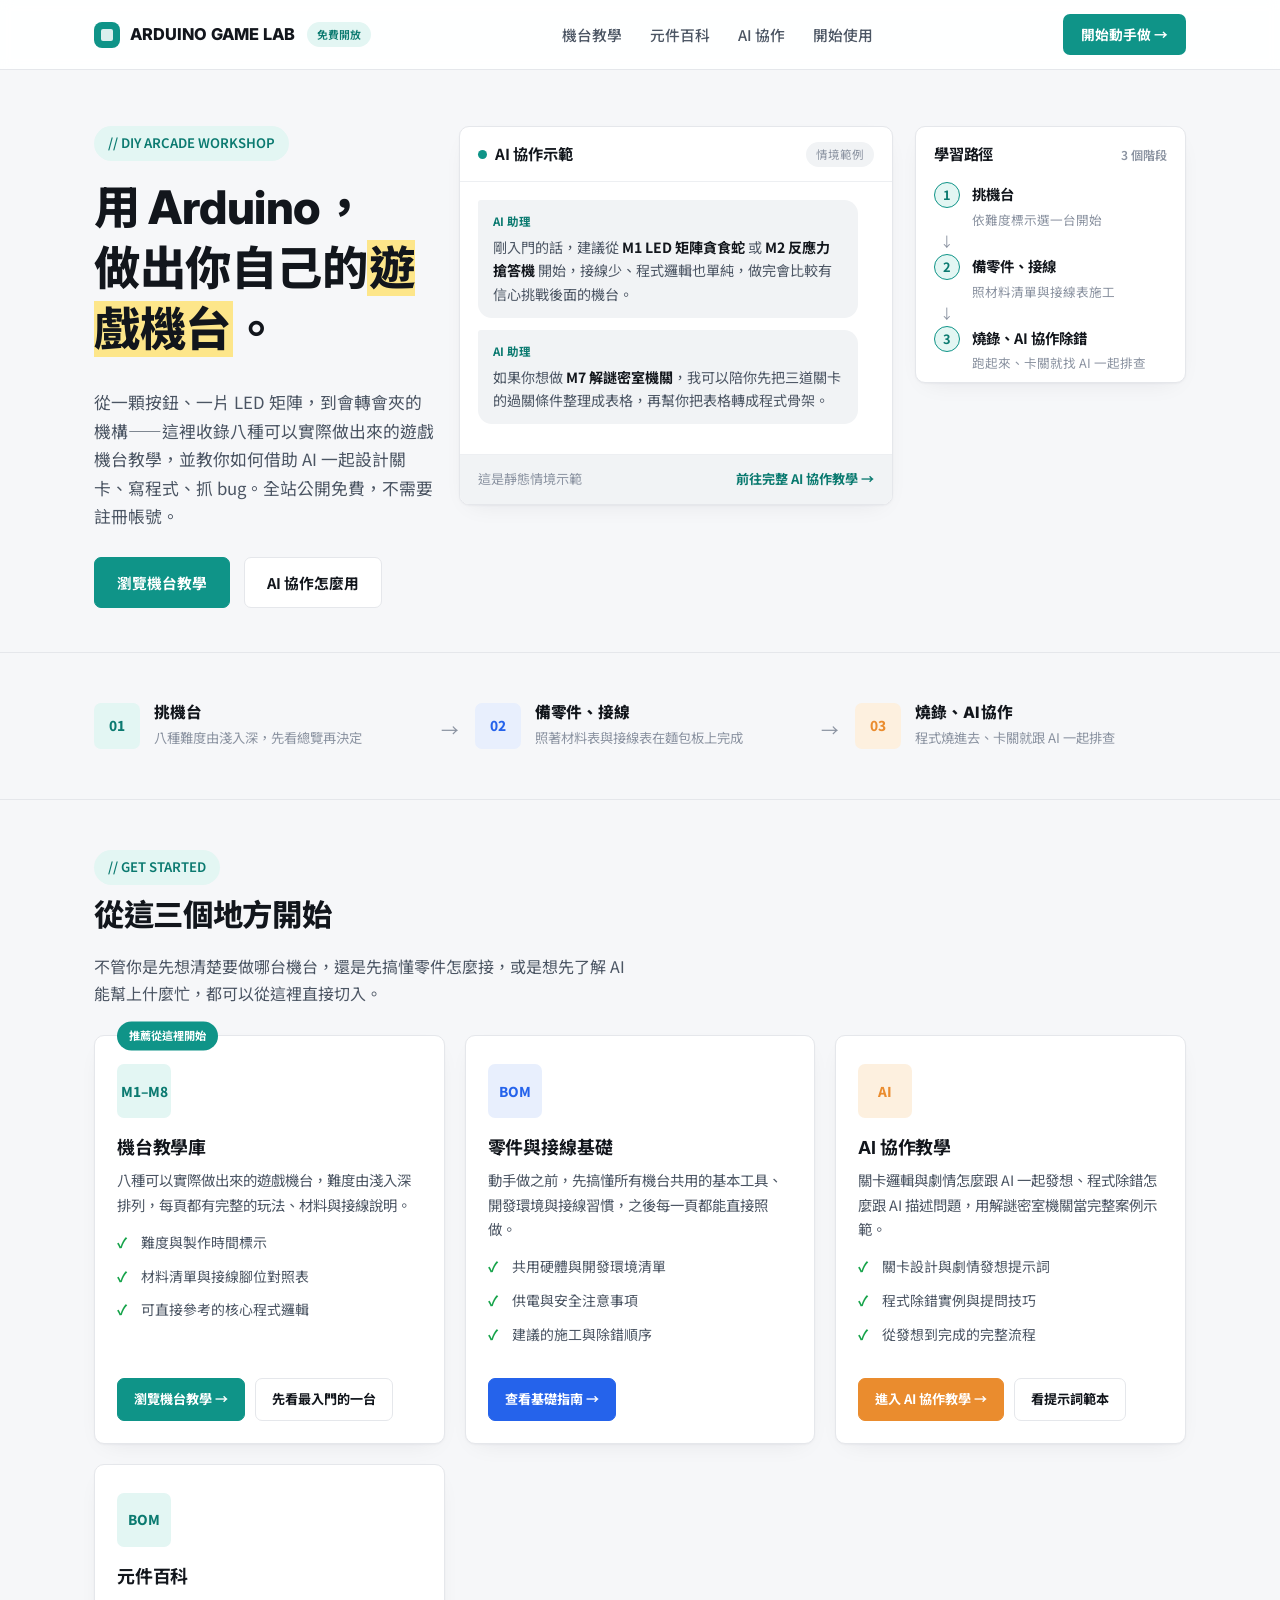
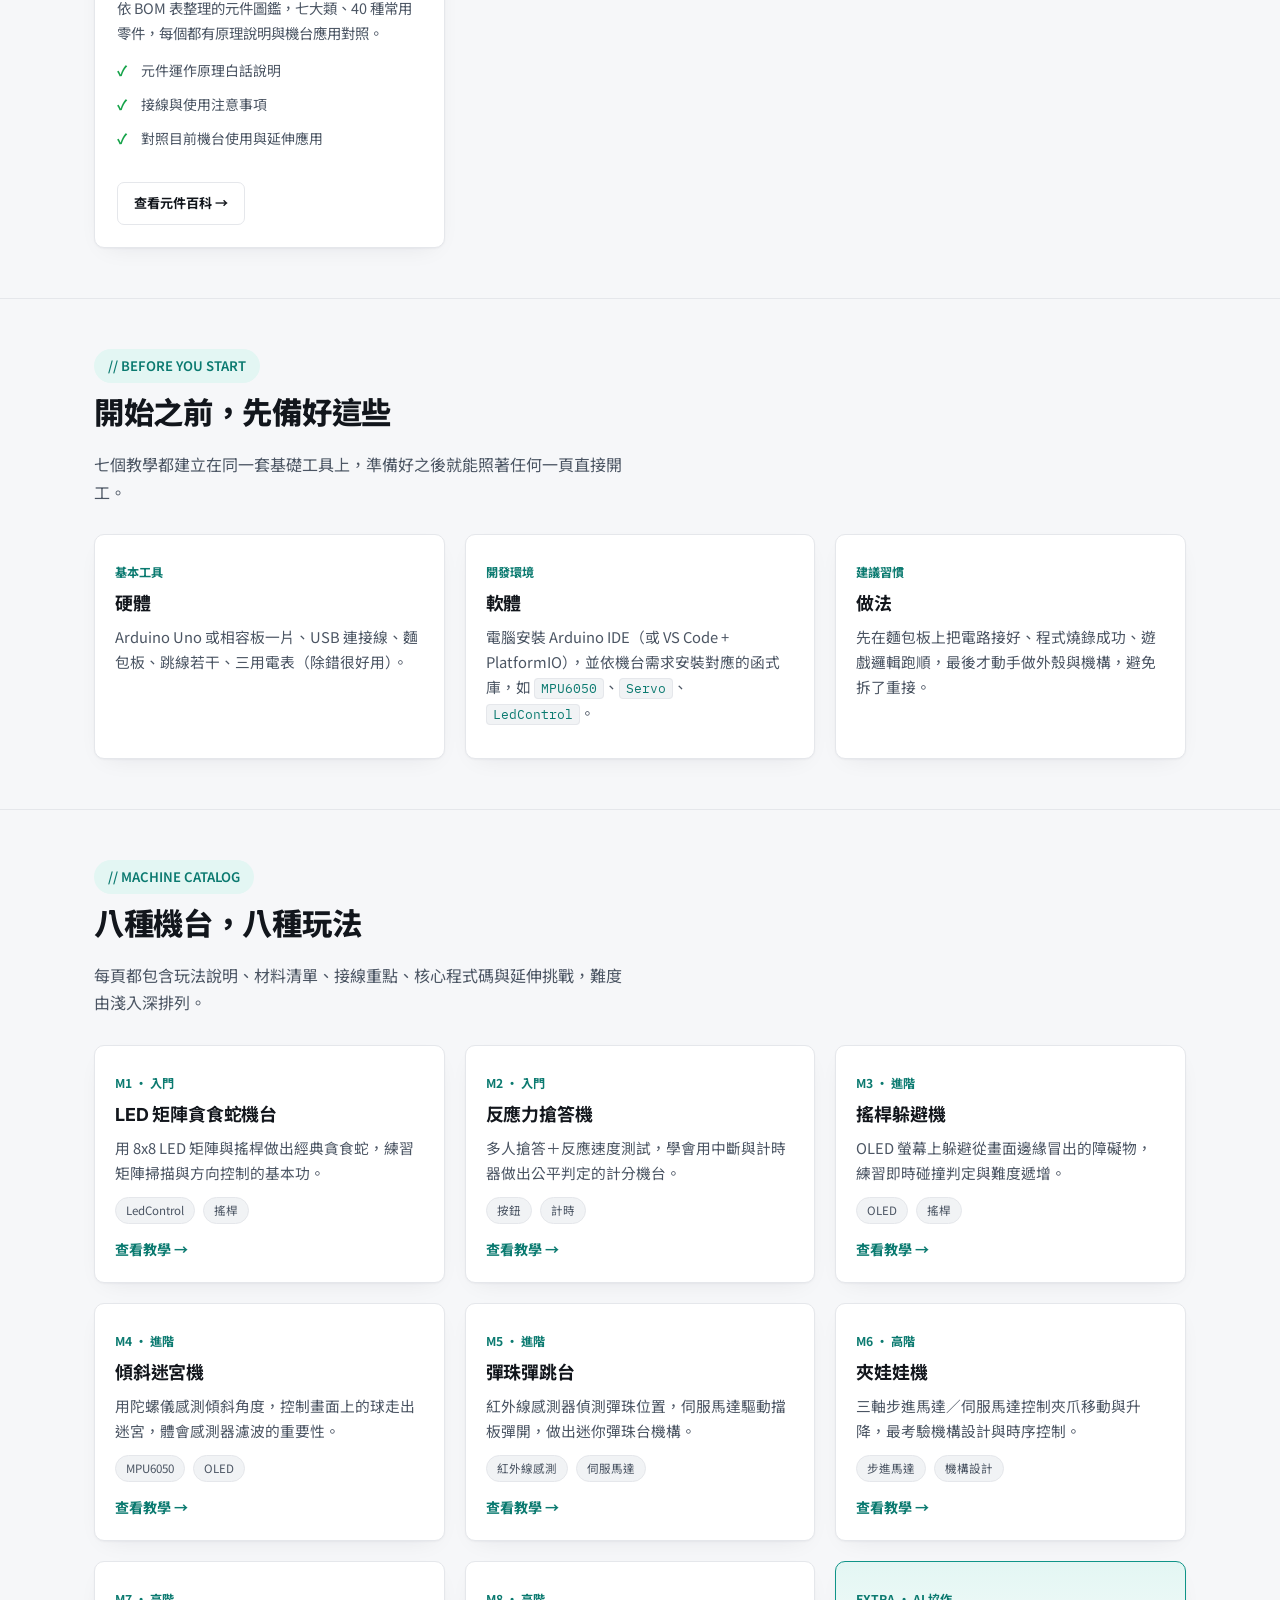
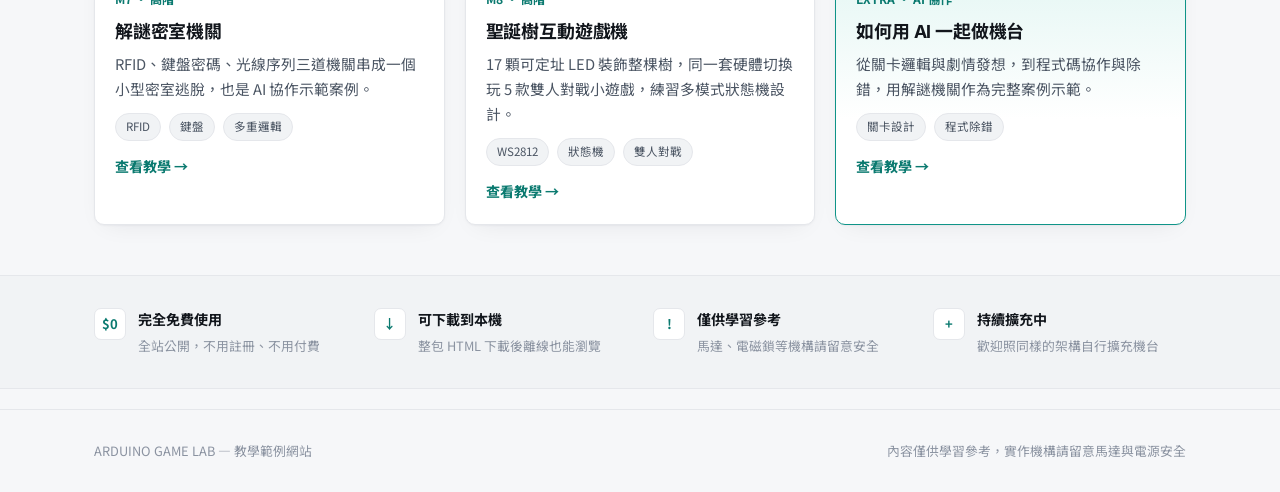
==== commit b5ce06be: "Add files via upload" ====
--- a/index.html
+++ b/index.html
@@ -13,6 +13,7 @@
     <div class="brand"><span class="dot"></span> ARDUINO GAME LAB <span class="free-badge">免費開放</span></div>
     <div class="nav-links">
       <a href="#machines">機台教學</a>
+      <a href="components.html">元件百科</a>
       <a href="ai-collaboration.html">AI 協作</a>
       <a href="#start">開始使用</a>
     </div>
@@ -25,7 +26,7 @@
     <div>
       <span class="eyebrow">// DIY ARCADE WORKSHOP</span>
       <h1>用 Arduino，<br>做出你自己的<span class="hl">遊戲機台</span>。</h1>
-      <p class="lead">從一顆按鈕、一片 LED 矩陣，到會轉會夾的機構——這裡收錄七種可以實際做出來的遊戲機台教學，並教你如何借助 AI 一起設計關卡、寫程式、抓 bug。全站公開免費，不需要註冊帳號。</p>
+      <p class="lead">從一顆按鈕、一片 LED 矩陣，到會轉會夾的機構——這裡收錄八種可以實際做出來的遊戲機台教學，並教你如何借助 AI 一起設計關卡、寫程式、抓 bug。全站公開免費，不需要註冊帳號。</p>
       <div class="btn-row">
         <a href="#machines" class="btn btn-primary">瀏覽機台教學</a>
         <a href="ai-collaboration.html" class="btn btn-ghost">AI 協作怎麼用</a>
@@ -80,7 +81,7 @@
     <div class="flow-row">
       <div class="flow-step">
         <div class="flow-icon">01</div>
-        <div><h4>挑機台</h4><p>七種難度由淺入深，先看總覽再決定</p></div>
+        <div><h4>挑機台</h4><p>八種難度由淺入深，先看總覽再決定</p></div>
       </div>
       <span class="flow-arrow">→</span>
       <div class="flow-step">
@@ -109,9 +110,9 @@
 
       <div class="feature-card">
         <span class="ribbon">推薦從這裡開始</span>
-        <div class="icon-block">M1–M7</div>
+        <div class="icon-block">M1–M8</div>
         <h3>機台教學庫</h3>
-        <p class="desc">七種可以實際做出來的遊戲機台，難度由淺入深排列，每頁都有完整的玩法、材料與接線說明。</p>
+        <p class="desc">八種可以實際做出來的遊戲機台，難度由淺入深排列，每頁都有完整的玩法、材料與接線說明。</p>
         <ul class="check-list">
           <li>難度與製作時間標示</li>
           <li>材料清單與接線腳位對照表</li>
@@ -152,6 +153,20 @@
         </div>
       </div>
 
+      <div class="feature-card red">
+        <div class="icon-block">BOM</div>
+        <h3>元件百科</h3>
+        <p class="desc">依 BOM 表整理的元件圖鑑，七大類、40 種常用零件，每個都有原理說明與機台應用對照。</p>
+        <ul class="check-list">
+          <li>元件運作原理白話說明</li>
+          <li>接線與使用注意事項</li>
+          <li>對照目前機台使用與延伸應用</li>
+        </ul>
+        <div class="card-btn-row">
+          <a href="components.html" class="btn btn-red btn-sm">查看元件百科 →</a>
+        </div>
+      </div>
+
     </div>
   </div>
 </section>
@@ -191,7 +206,7 @@
   <div class="wrap">
     <div class="section-head">
       <span class="eyebrow">// MACHINE CATALOG</span>
-      <h2>七種機台，七種玩法</h2>
+      <h2>八種機台，八種玩法</h2>
       <p>每頁都包含玩法說明、材料清單、接線重點、核心程式碼與延伸挑戰，難度由淺入深排列。</p>
     </div>
     <div class="card-grid">
@@ -250,6 +265,14 @@
         <p>RFID、鍵盤密碼、光線序列三道機關串成一個小型密室逃脫，也是 AI 協作示範案例。</p>
         <div class="tag-row"><span class="tag">RFID</span><span class="tag">鍵盤</span><span class="tag">多重邏輯</span></div>
         <a class="card-link" href="machines/puzzle-escape.html">查看教學 →</a>
+      </div>
+
+      <div class="card">
+        <span class="ref">M8 · 高階</span>
+        <h3>聖誕樹互動遊戲機</h3>
+        <p>17 顆可定址 LED 裝飾整棵樹，同一套硬體切換玩 5 款雙人對戰小遊戲，練習多模式狀態機設計。</p>
+        <div class="tag-row"><span class="tag">WS2812</span><span class="tag">狀態機</span><span class="tag">雙人對戰</span></div>
+        <a class="card-link" href="machines/christmas-tree.html">查看教學 →</a>
       </div>
 
       <div class="card highlight">
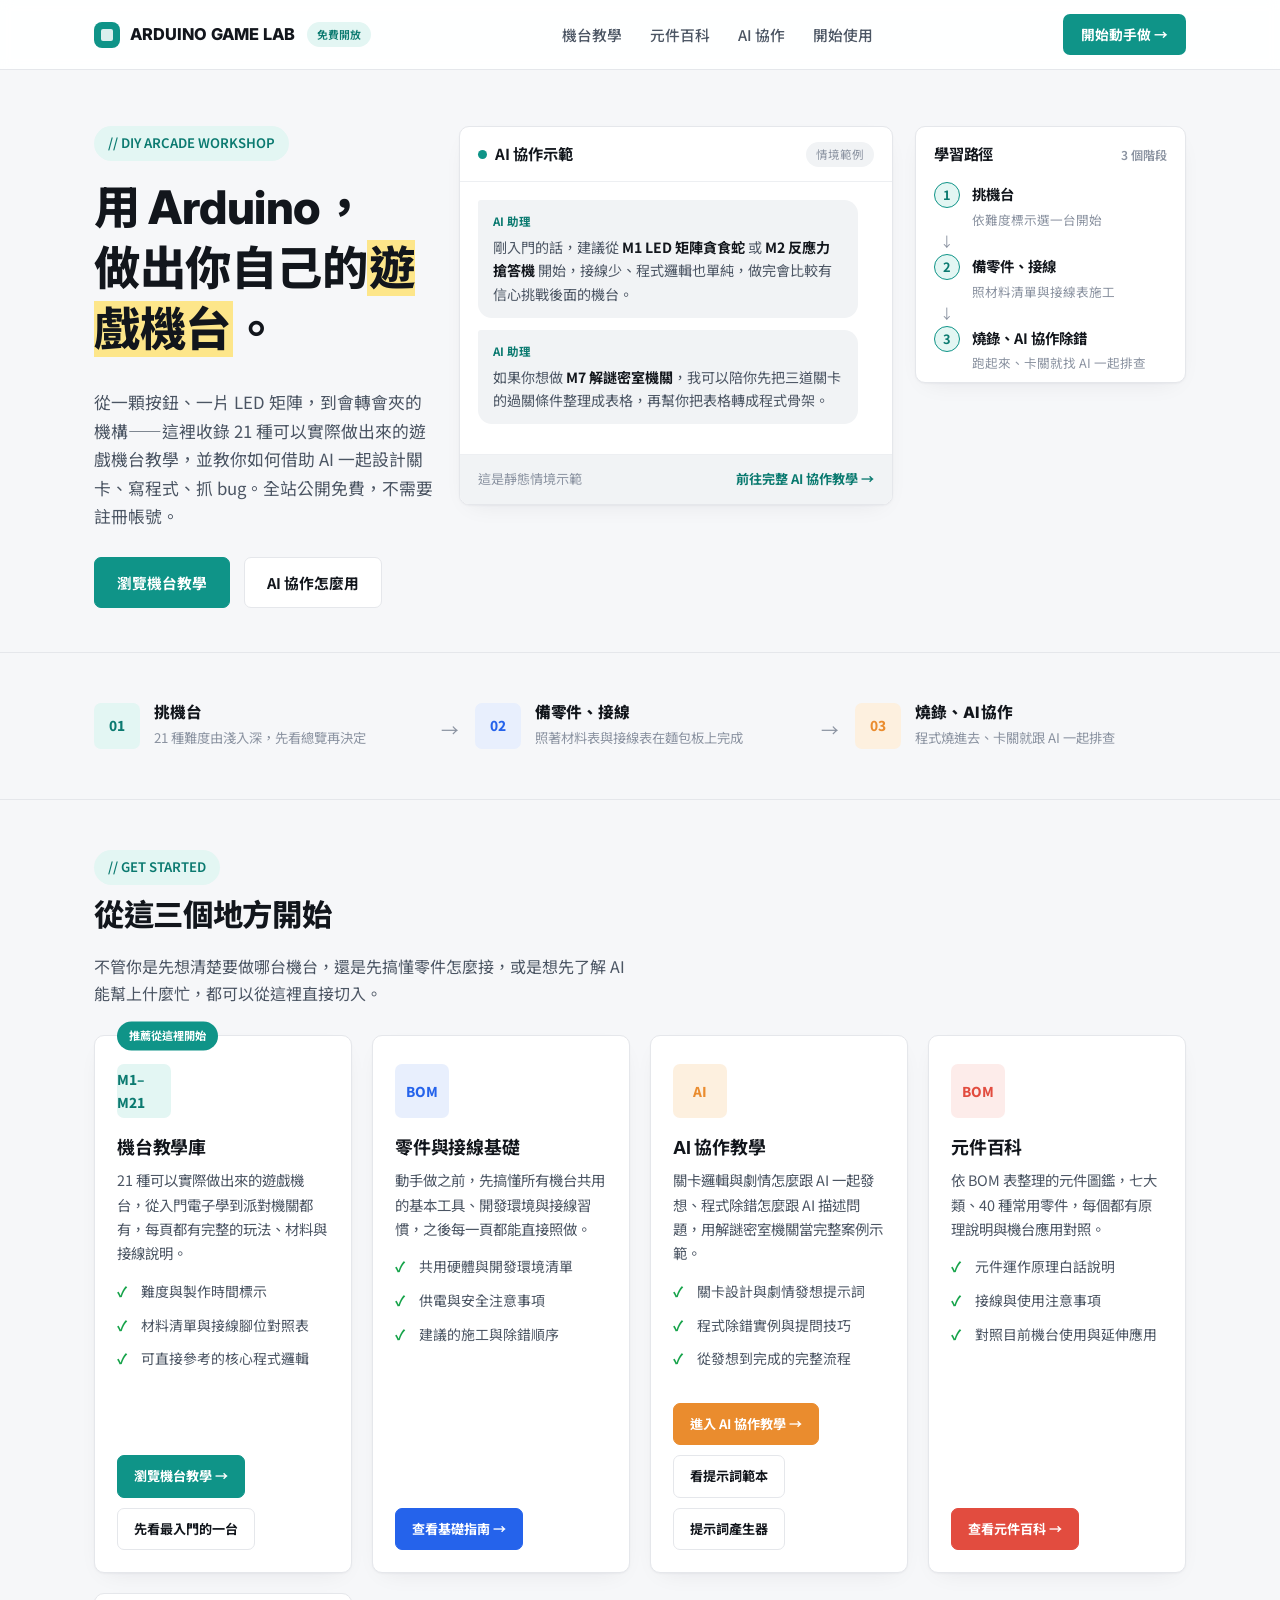
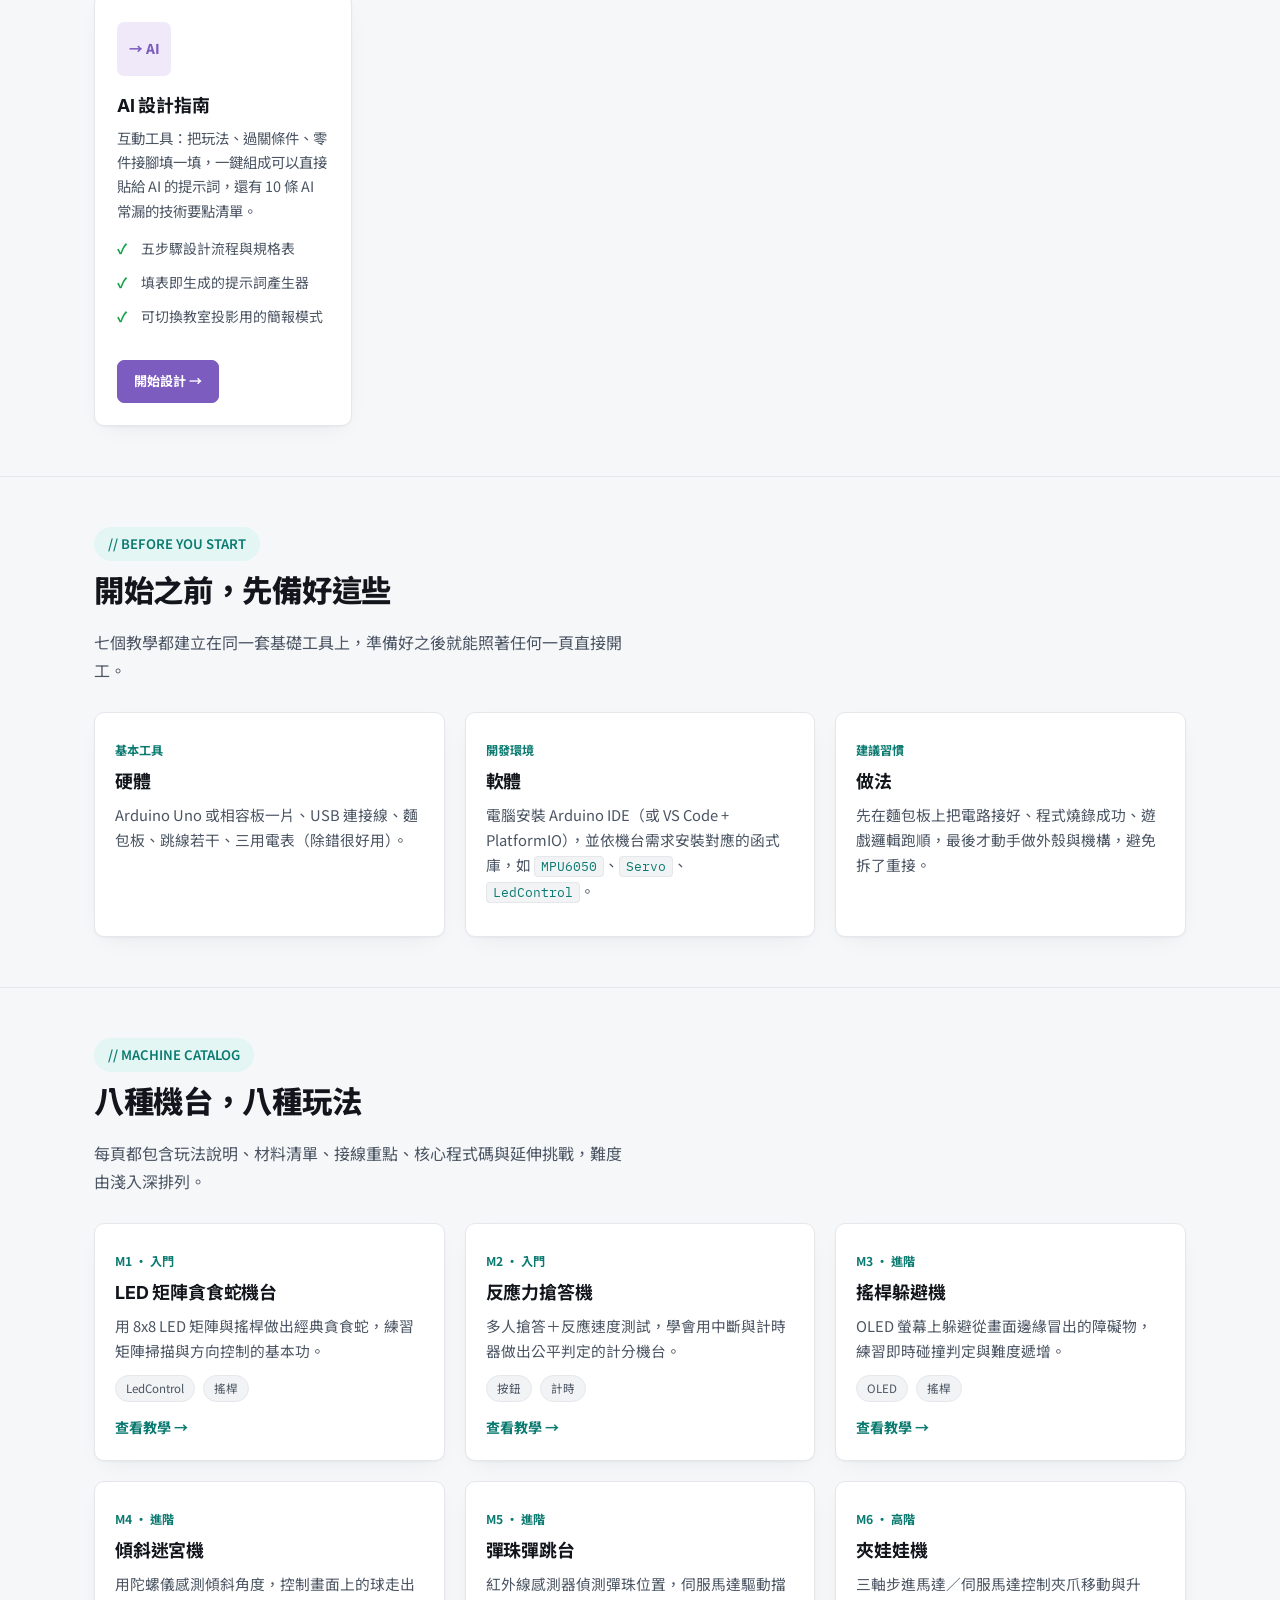
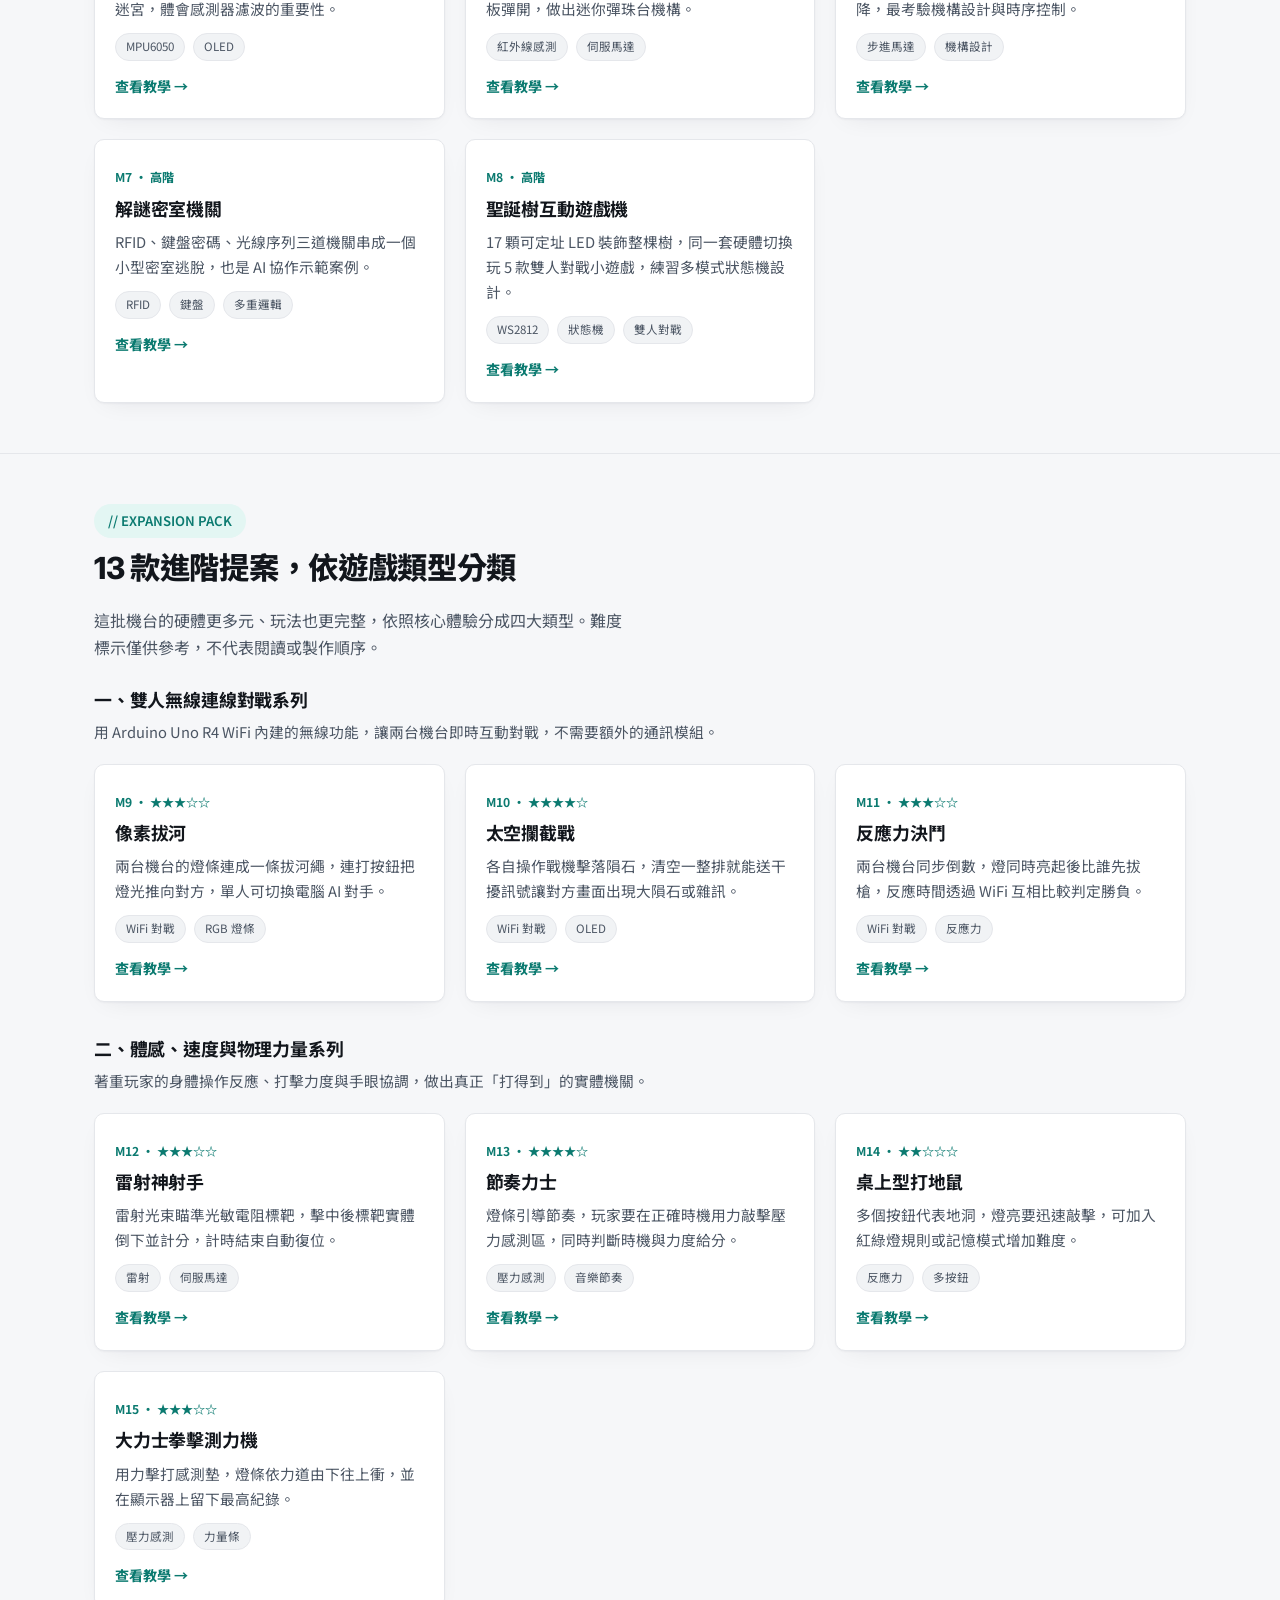
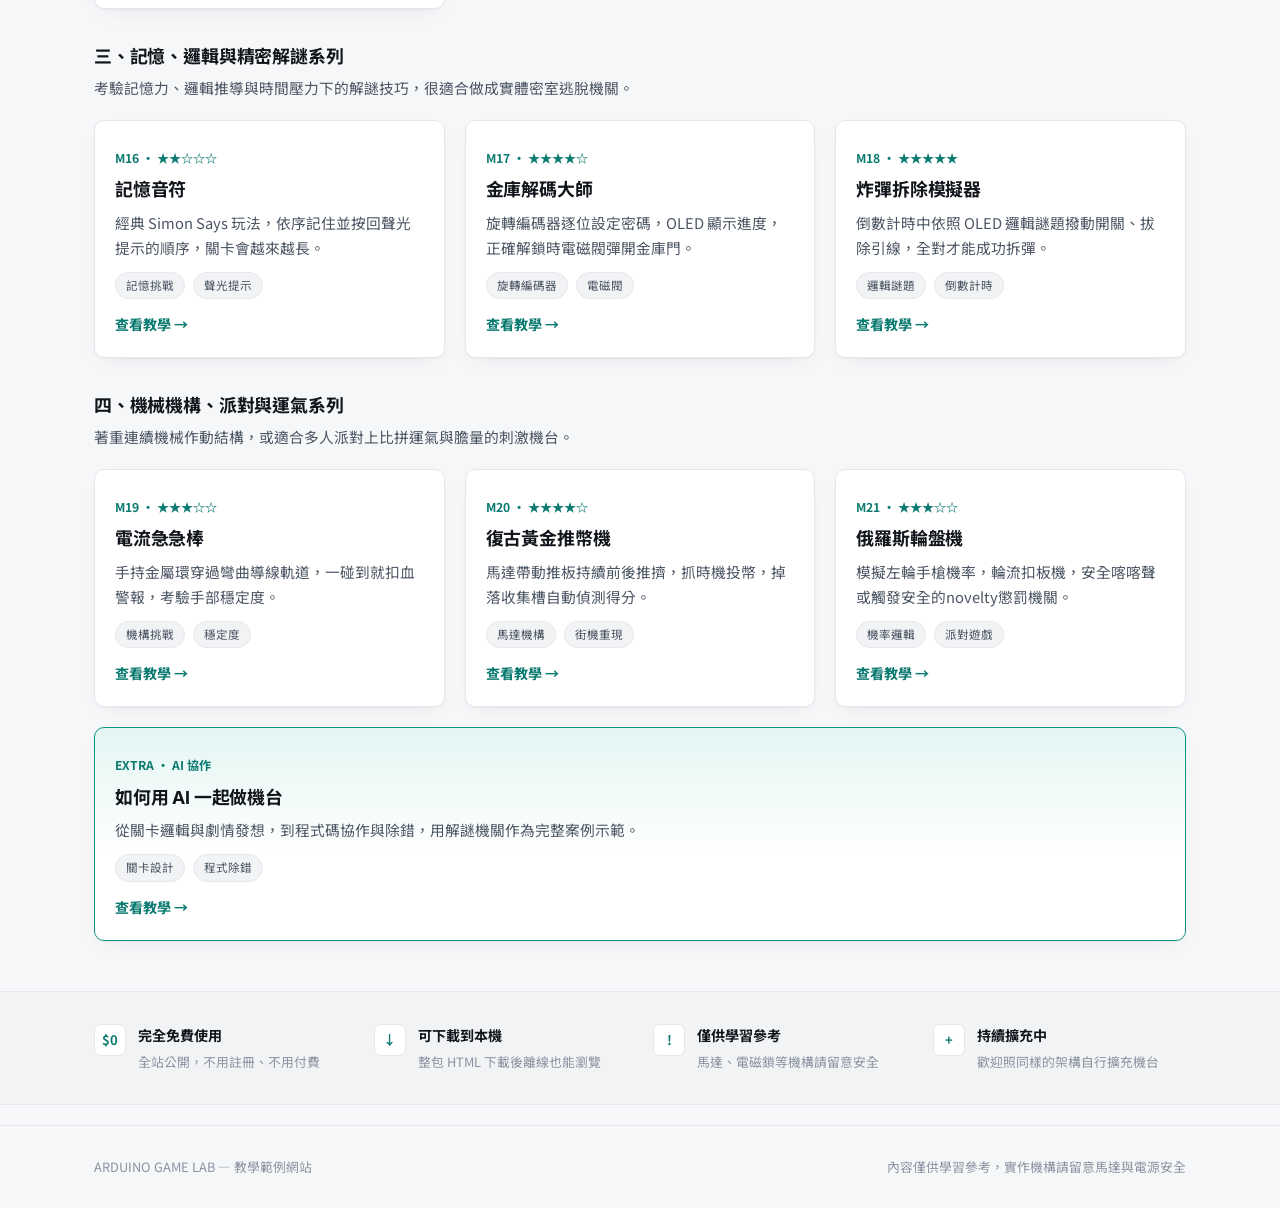
==== commit a47a2cc8: "Add files via upload" ====
--- a/index.html
+++ b/index.html
@@ -26,7 +26,7 @@
     <div>
       <span class="eyebrow">// DIY ARCADE WORKSHOP</span>
       <h1>用 Arduino，<br>做出你自己的<span class="hl">遊戲機台</span>。</h1>
-      <p class="lead">從一顆按鈕、一片 LED 矩陣，到會轉會夾的機構——這裡收錄八種可以實際做出來的遊戲機台教學，並教你如何借助 AI 一起設計關卡、寫程式、抓 bug。全站公開免費，不需要註冊帳號。</p>
+      <p class="lead">從一顆按鈕、一片 LED 矩陣，到會轉會夾的機構——這裡收錄 21 種可以實際做出來的遊戲機台教學，並教你如何借助 AI 一起設計關卡、寫程式、抓 bug。全站公開免費，不需要註冊帳號。</p>
       <div class="btn-row">
         <a href="#machines" class="btn btn-primary">瀏覽機台教學</a>
         <a href="ai-collaboration.html" class="btn btn-ghost">AI 協作怎麼用</a>
@@ -81,7 +81,7 @@
     <div class="flow-row">
       <div class="flow-step">
         <div class="flow-icon">01</div>
-        <div><h4>挑機台</h4><p>八種難度由淺入深，先看總覽再決定</p></div>
+        <div><h4>挑機台</h4><p>21 種難度由淺入深，先看總覽再決定</p></div>
       </div>
       <span class="flow-arrow">→</span>
       <div class="flow-step">
@@ -110,9 +110,9 @@
 
       <div class="feature-card">
         <span class="ribbon">推薦從這裡開始</span>
-        <div class="icon-block">M1–M8</div>
+        <div class="icon-block">M1–M21</div>
         <h3>機台教學庫</h3>
-        <p class="desc">八種可以實際做出來的遊戲機台，難度由淺入深排列，每頁都有完整的玩法、材料與接線說明。</p>
+        <p class="desc">21 種可以實際做出來的遊戲機台，從入門電子學到派對機關都有，每頁都有完整的玩法、材料與接線說明。</p>
         <ul class="check-list">
           <li>難度與製作時間標示</li>
           <li>材料清單與接線腳位對照表</li>
@@ -150,6 +150,7 @@
         <div class="card-btn-row">
           <a href="ai-collaboration.html" class="btn btn-orange btn-sm">進入 AI 協作教學 →</a>
           <a href="ai-collaboration.html#design-prompts" class="btn btn-ghost btn-sm">看提示詞範本</a>
+          <a href="design-guide.html" class="btn btn-ghost btn-sm">提示詞產生器</a>
         </div>
       </div>
 
@@ -167,6 +168,20 @@
         </div>
       </div>
 
+      <div class="feature-card purple">
+        <div class="icon-block">→ AI</div>
+        <h3>AI 設計指南</h3>
+        <p class="desc">互動工具：把玩法、過關條件、零件接腳填一填，一鍵組成可以直接貼給 AI 的提示詞，還有 10 條 AI 常漏的技術要點清單。</p>
+        <ul class="check-list">
+          <li>五步驟設計流程與規格表</li>
+          <li>填表即生成的提示詞產生器</li>
+          <li>可切換教室投影用的簡報模式</li>
+        </ul>
+        <div class="card-btn-row">
+          <a href="design-guide.html" class="btn btn-purple btn-sm">開始設計 →</a>
+        </div>
+      </div>
+
     </div>
   </div>
 </section>
@@ -275,15 +290,139 @@
         <a class="card-link" href="machines/christmas-tree.html">查看教學 →</a>
       </div>
 
-      <div class="card highlight">
-        <span class="ref">EXTRA · AI 協作</span>
-        <h3>如何用 AI 一起做機台</h3>
-        <p>從關卡邏輯與劇情發想，到程式碼協作與除錯，用解謎機關作為完整案例示範。</p>
-        <div class="tag-row"><span class="tag">關卡設計</span><span class="tag">程式除錯</span></div>
-        <a class="card-link" href="ai-collaboration.html">查看教學 →</a>
-      </div>
-
-    </div>
+    </div>
+  </div>
+</section>
+
+<hr class="divider">
+
+<section>
+  <div class="wrap">
+    <div class="section-head">
+      <span class="eyebrow">// EXPANSION PACK</span>
+      <h2>13 款進階提案，依遊戲類型分類</h2>
+      <p>這批機台的硬體更多元、玩法也更完整，依照核心體驗分成四大類型。難度標示僅供參考，不代表閱讀或製作順序。</p>
+    </div>
+
+    <h3 style="margin-bottom:6px;">一、雙人無線連線對戰系列</h3>
+    <p style="margin-bottom:20px; font-size:0.92rem;">用 Arduino Uno R4 WiFi 內建的無線功能，讓兩台機台即時互動對戰，不需要額外的通訊模組。</p>
+    <div class="card-grid">
+      <div class="card">
+        <span class="ref">M9 · ★★★☆☆</span>
+        <h3>像素拔河</h3>
+        <p>兩台機台的燈條連成一條拔河繩，連打按鈕把燈光推向對方，單人可切換電腦 AI 對手。</p>
+        <div class="tag-row"><span class="tag">WiFi 對戰</span><span class="tag">RGB 燈條</span></div>
+        <a class="card-link" href="machines/tug-of-war-wifi.html">查看教學 →</a>
+      </div>
+      <div class="card">
+        <span class="ref">M10 · ★★★★☆</span>
+        <h3>太空攔截戰</h3>
+        <p>各自操作戰機擊落隕石，清空一整排就能送干擾訊號讓對方畫面出現大隕石或雜訊。</p>
+        <div class="tag-row"><span class="tag">WiFi 對戰</span><span class="tag">OLED</span></div>
+        <a class="card-link" href="machines/space-defense.html">查看教學 →</a>
+      </div>
+      <div class="card">
+        <span class="ref">M11 · ★★★☆☆</span>
+        <h3>反應力決鬥</h3>
+        <p>兩台機台同步倒數，燈同時亮起後比誰先拔槍，反應時間透過 WiFi 互相比較判定勝負。</p>
+        <div class="tag-row"><span class="tag">WiFi 對戰</span><span class="tag">反應力</span></div>
+        <a class="card-link" href="machines/wild-gunman.html">查看教學 →</a>
+      </div>
+    </div>
+
+    <h3 style="margin:36px 0 6px;">二、體感、速度與物理力量系列</h3>
+    <p style="margin-bottom:20px; font-size:0.92rem;">著重玩家的身體操作反應、打擊力度與手眼協調，做出真正「打得到」的實體機關。</p>
+    <div class="card-grid">
+      <div class="card">
+        <span class="ref">M12 · ★★★☆☆</span>
+        <h3>雷射神射手</h3>
+        <p>雷射光束瞄準光敏電阻標靶，擊中後標靶實體倒下並計分，計時結束自動復位。</p>
+        <div class="tag-row"><span class="tag">雷射</span><span class="tag">伺服馬達</span></div>
+        <a class="card-link" href="machines/laser-shooter.html">查看教學 →</a>
+      </div>
+      <div class="card">
+        <span class="ref">M13 · ★★★★☆</span>
+        <h3>節奏力士</h3>
+        <p>燈條引導節奏，玩家要在正確時機用力敲擊壓力感測區，同時判斷時機與力度給分。</p>
+        <div class="tag-row"><span class="tag">壓力感測</span><span class="tag">音樂節奏</span></div>
+        <a class="card-link" href="machines/rhythm-striker.html">查看教學 →</a>
+      </div>
+      <div class="card">
+        <span class="ref">M14 · ★★☆☆☆</span>
+        <h3>桌上型打地鼠</h3>
+        <p>多個按鈕代表地洞，燈亮要迅速敲擊，可加入紅綠燈規則或記憶模式增加難度。</p>
+        <div class="tag-row"><span class="tag">反應力</span><span class="tag">多按鈕</span></div>
+        <a class="card-link" href="machines/mini-whac-a-mole.html">查看教學 →</a>
+      </div>
+      <div class="card">
+        <span class="ref">M15 · ★★★☆☆</span>
+        <h3>大力士拳擊測力機</h3>
+        <p>用力擊打感測墊，燈條依力道由下往上衝，並在顯示器上留下最高紀錄。</p>
+        <div class="tag-row"><span class="tag">壓力感測</span><span class="tag">力量條</span></div>
+        <a class="card-link" href="machines/punch-power-meter.html">查看教學 →</a>
+      </div>
+    </div>
+
+    <h3 style="margin:36px 0 6px;">三、記憶、邏輯與精密解謎系列</h3>
+    <p style="margin-bottom:20px; font-size:0.92rem;">考驗記憶力、邏輯推導與時間壓力下的解謎技巧，很適合做成實體密室逃脫機關。</p>
+    <div class="card-grid">
+      <div class="card">
+        <span class="ref">M16 · ★★☆☆☆</span>
+        <h3>記憶音符</h3>
+        <p>經典 Simon Says 玩法，依序記住並按回聲光提示的順序，關卡會越來越長。</p>
+        <div class="tag-row"><span class="tag">記憶挑戰</span><span class="tag">聲光提示</span></div>
+        <a class="card-link" href="machines/memory-notes.html">查看教學 →</a>
+      </div>
+      <div class="card">
+        <span class="ref">M17 · ★★★★☆</span>
+        <h3>金庫解碼大師</h3>
+        <p>旋轉編碼器逐位設定密碼，OLED 顯示進度，正確解鎖時電磁閥彈開金庫門。</p>
+        <div class="tag-row"><span class="tag">旋轉編碼器</span><span class="tag">電磁閥</span></div>
+        <a class="card-link" href="machines/vault-cracker.html">查看教學 →</a>
+      </div>
+      <div class="card">
+        <span class="ref">M18 · ★★★★★</span>
+        <h3>炸彈拆除模擬器</h3>
+        <p>倒數計時中依照 OLED 邏輯謎題撥動開關、拔除引線，全對才能成功拆彈。</p>
+        <div class="tag-row"><span class="tag">邏輯謎題</span><span class="tag">倒數計時</span></div>
+        <a class="card-link" href="machines/bomb-defuser.html">查看教學 →</a>
+      </div>
+    </div>
+
+    <h3 style="margin:36px 0 6px;">四、機械機構、派對與運氣系列</h3>
+    <p style="margin-bottom:20px; font-size:0.92rem;">著重連續機械作動結構，或適合多人派對上比拼運氣與膽量的刺激機台。</p>
+    <div class="card-grid">
+      <div class="card">
+        <span class="ref">M19 · ★★★☆☆</span>
+        <h3>電流急急棒</h3>
+        <p>手持金屬環穿過彎曲導線軌道，一碰到就扣血警報，考驗手部穩定度。</p>
+        <div class="tag-row"><span class="tag">機構挑戰</span><span class="tag">穩定度</span></div>
+        <a class="card-link" href="machines/steady-hand.html">查看教學 →</a>
+      </div>
+      <div class="card">
+        <span class="ref">M20 · ★★★★☆</span>
+        <h3>復古黃金推幣機</h3>
+        <p>馬達帶動推板持續前後推擠，抓時機投幣，掉落收集槽自動偵測得分。</p>
+        <div class="tag-row"><span class="tag">馬達機構</span><span class="tag">街機重現</span></div>
+        <a class="card-link" href="machines/coin-pusher.html">查看教學 →</a>
+      </div>
+      <div class="card">
+        <span class="ref">M21 · ★★★☆☆</span>
+        <h3>俄羅斯輪盤機</h3>
+        <p>模擬左輪手槍機率，輪流扣板機，安全喀喀聲或觸發安全的novelty懲罰機關。</p>
+        <div class="tag-row"><span class="tag">機率邏輯</span><span class="tag">派對遊戲</span></div>
+        <a class="card-link" href="machines/russian-roulette.html">查看教學 →</a>
+      </div>
+    </div>
+
+    <div class="card highlight" style="margin-top:20px;">
+      <span class="ref">EXTRA · AI 協作</span>
+      <h3>如何用 AI 一起做機台</h3>
+      <p>從關卡邏輯與劇情發想，到程式碼協作與除錯，用解謎機關作為完整案例示範。</p>
+      <div class="tag-row"><span class="tag">關卡設計</span><span class="tag">程式除錯</span></div>
+      <a class="card-link" href="ai-collaboration.html">查看教學 →</a>
+    </div>
+
   </div>
 </section>
 
--- a/style.css
+++ b/style.css
@@ -328,3 +328,74 @@
   .info-grid{ grid-template-columns: 1fr 1fr; }
   .flow-arrow{ display:none; }
 }
+
+/* ============================================================
+   元件百科頁面專用樣式
+   ============================================================ */
+:root{
+  --red-tint: #FDECEA;
+  --purple: #7C5CBF;
+  --purple-light: #9679D1;
+  --purple-tint: #EFE9F9;
+}
+.feature-grid{ grid-template-columns: repeat(auto-fit, minmax(250px,1fr)); }
+.feature-card.red .icon-block{ background: var(--red-tint); color: var(--red); }
+.feature-card.purple .icon-block{ background: var(--purple-tint); color: var(--purple); }
+.btn-red{ background: var(--red); color:#fff; border-color: var(--red); }
+.btn-red:hover{ background:#EB6357; border-color:#EB6357; text-decoration:none; }
+.btn-purple{ background: var(--purple); color:#fff; border-color: var(--purple); }
+.btn-purple:hover{ background: var(--purple-light); border-color: var(--purple-light); text-decoration:none; }
+
+section[id], .card[id]{ scroll-margin-top: 90px; }
+
+.quicknav{ display:flex; flex-wrap:wrap; gap:10px; margin-bottom: 8px; }
+.quicknav a{
+  font-size:0.82rem; font-weight:600; color: var(--text-soft); background: var(--surface-alt);
+  border:1px solid var(--border); padding:7px 15px; border-radius: var(--radius-pill);
+}
+.quicknav a:hover{ color: var(--teal-dark); border-color: var(--teal); text-decoration:none; }
+
+a.tag{ display:inline-block; }
+a.tag:hover{ border-color: var(--teal); color: var(--teal-dark); text-decoration:none; }
+.tag-used{ background: var(--teal-tint); color: var(--teal-dark); border-color: var(--teal); font-weight:600; }
+
+.category-head{ display:flex; align-items:baseline; gap:12px; margin-bottom: 6px; }
+.category-head .cat-count{ font-size:0.8rem; color: var(--text-mute); font-weight:600; }
+
+/* -------------------- 章節編號徽章（①②③...）-------------------- */
+.section-num{
+  display:inline-flex; align-items:center; justify-content:center; flex:none;
+  width:30px; height:30px; border-radius:50%; background: var(--teal-tint); color: var(--teal-dark);
+  font-family: var(--font-display); font-weight:700; font-size:0.88rem;
+}
+h2.numbered{ display:flex; align-items:center; gap:12px; }
+
+/* -------------------- 互動表單元件（提示詞產生器等用）-------------------- */
+.field-label{ display:block; font-size:0.88rem; font-weight:700; color: var(--text); margin:18px 0 6px; }
+.field-label:first-child{ margin-top:0; }
+textarea.field{
+  width:100%; background: var(--surface); border:1px solid var(--border); border-radius: var(--radius-sm);
+  color: var(--text); padding:12px 14px; font-size:0.92rem; font-family: var(--font-body); min-height:60px;
+  resize:vertical; line-height:1.6;
+}
+textarea.field:focus{ outline:none; border-color: var(--teal); }
+.check-row{ display:flex; gap:10px; align-items:flex-start; padding:11px 0; border-bottom:1px solid var(--border-soft); cursor:pointer; }
+.check-row:last-child{ border-bottom:none; }
+.check-row input{ margin-top:4px; width:17px; height:17px; accent-color: var(--teal); flex:none; }
+.check-row .rule{ font-size:0.88rem; color: var(--text); }
+.check-row .why{ font-size:0.8rem; color: var(--text-mute); margin-top:3px; }
+.check-row .why b{ color: var(--orange); font-weight:700; }
+.output-box{
+  margin-top:16px; background: var(--surface-alt); border:1px solid var(--border); border-radius: var(--radius-sm);
+  padding:16px; white-space:pre-wrap; font-size:0.86rem; color: var(--text); line-height:1.7; display:none; font-family: var(--font-mono);
+}
+.output-box.show{ display:block; }
+.copied-msg{ color: var(--green-check); font-size:0.82rem; margin-left:8px; }
+
+/* 可折疊的進階選項 */
+details.spec-card{ background: var(--surface); border:1px solid var(--border); border-radius: var(--radius); box-shadow: var(--shadow); }
+details.spec-card summary{ list-style:none; cursor:pointer; padding:20px 22px; display:flex; align-items:center; gap:10px; }
+details.spec-card summary::-webkit-details-marker{ display:none; }
+details.spec-card summary::after{ content:"+"; margin-left:auto; color: var(--text-mute); font-family: var(--font-display); font-size:1.1rem; }
+details.spec-card[open] summary::after{ content:"−"; }
+details.spec-card .body{ padding:0 22px 20px; }
